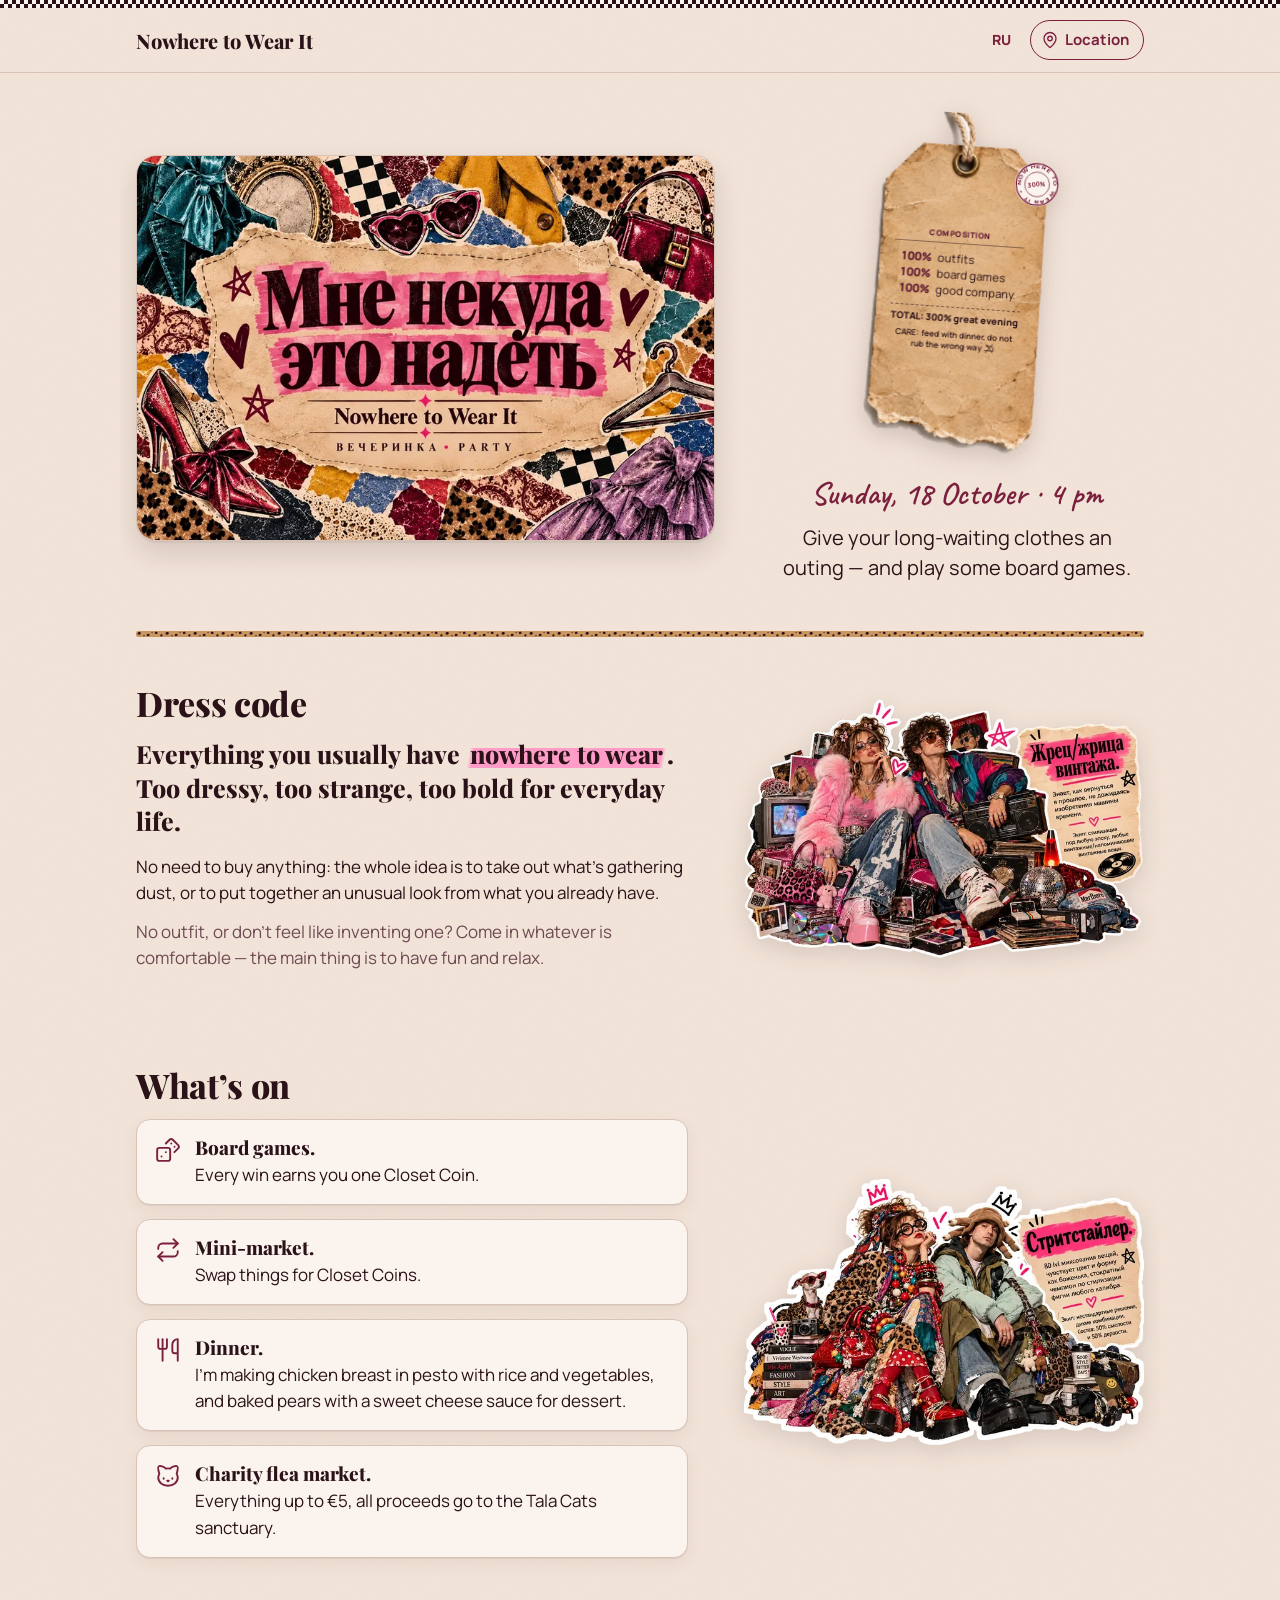
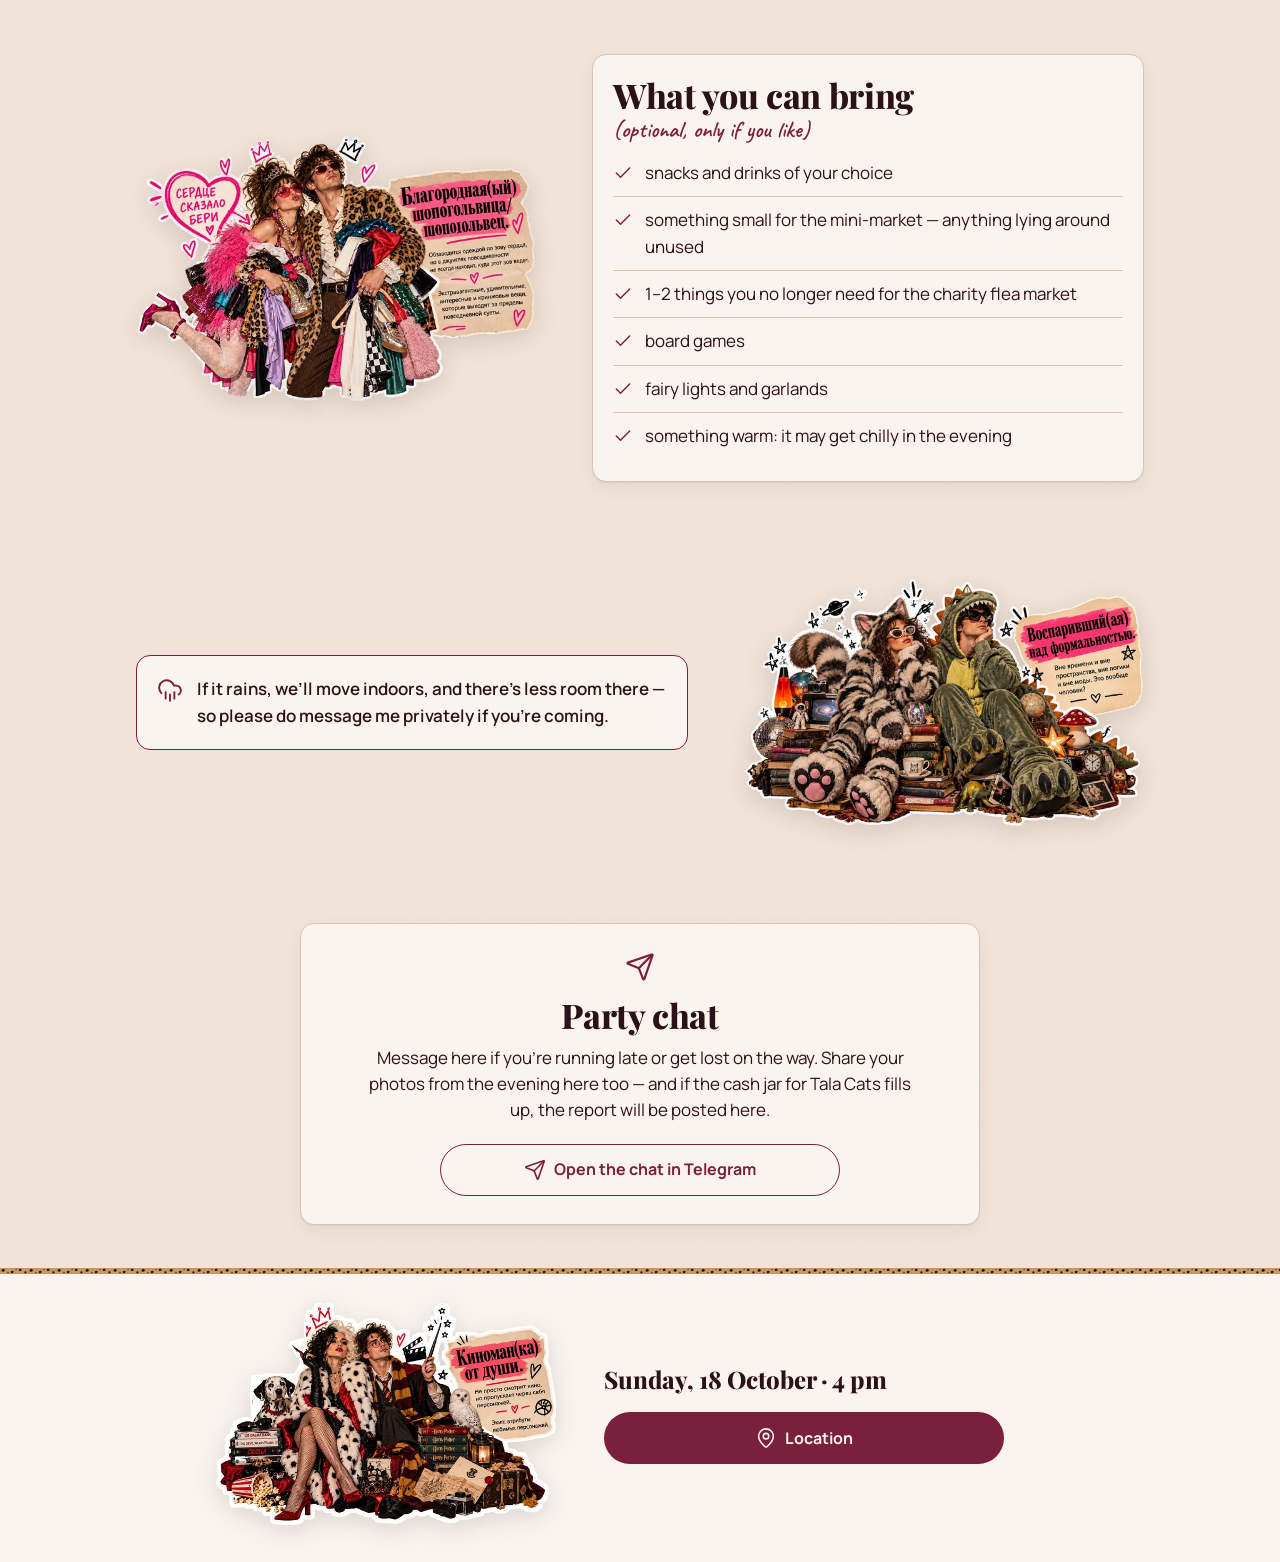
==== en/index.html @ 1412aa4b "Английская версия /en/ с переключателем RU/EN; блок «Чат вечеринки» Co-Authored-By: Claude Opus 5.5 " ====
<!doctype html>
<html lang="en">
<head>
  <meta charset="utf-8">
  <meta name="viewport" content="width=device-width, initial-scale=1">
  <title>Nowhere to Wear It</title>
  <meta name="description" content="Give your long-waiting clothes an outing — and play some board games.">
  <meta name="theme-color" content="#F4E6DA">

  <meta property="og:type" content="website">
  <meta property="og:title" content="Nowhere to Wear It">
  <meta property="og:description" content="Give your long-waiting clothes an outing — and play some board games.">
  <meta property="og:image" content="https://konyaginaan.github.io/nekuda-party/og.jpg">
  <meta property="og:image:width" content="1200">
  <meta property="og:image:height" content="630">
  <meta property="og:url" content="https://konyaginaan.github.io/nekuda-party/en/">
  <meta name="twitter:card" content="summary_large_image">
  <link rel="alternate" hreflang="ru" href="https://konyaginaan.github.io/nekuda-party/">
  <link rel="alternate" hreflang="en" href="https://konyaginaan.github.io/nekuda-party/en/">

  <link rel="preconnect" href="https://fonts.googleapis.com">
  <link rel="preconnect" href="https://fonts.gstatic.com" crossorigin>
  <link rel="stylesheet" href="https://fonts.googleapis.com/css2?family=Caveat:wght@600&family=Manrope:wght@400;600;700;800&family=Playfair+Display:wght@800;900&display=swap">
  <link rel="stylesheet" href="../style.css?v=13">
</head>
<body>

  <!-- Lucide-style icons -->
  <svg width="0" height="0" style="position:absolute" aria-hidden="true">
    <symbol id="i-pin" viewBox="0 0 24 24"><path d="M20 10c0 4.993-5.539 10.193-7.399 11.799a1 1 0 0 1-1.202 0C9.539 20.193 4 14.993 4 10a8 8 0 0 1 16 0"/><circle cx="12" cy="10" r="3"/></symbol>
    <symbol id="i-dice" viewBox="0 0 24 24"><rect width="12" height="12" x="2" y="10" rx="2"/><path d="m17.92 14 3.5-3.5a2.24 2.24 0 0 0 0-3l-5-4.92a2.24 2.24 0 0 0-3 0L10 6"/><path d="M6 18h.01"/><path d="M10 14h.01"/><path d="M15 6h.01"/><path d="M18 9h.01"/></symbol>
    <symbol id="i-swap" viewBox="0 0 24 24"><path d="m17 2 4 4-4 4"/><path d="M3 11v-1a4 4 0 0 1 4-4h14"/><path d="m7 22-4-4 4-4"/><path d="M21 13v1a4 4 0 0 1-4 4H3"/></symbol>
    <symbol id="i-dinner" viewBox="0 0 24 24"><path d="M3 2v7c0 1.1.9 2 2 2h4a2 2 0 0 0 2-2V2"/><path d="M7 2v20"/><path d="M21 15V2a5 5 0 0 0-5 5v6c0 1.1.9 2 2 2h3Zm0 0v7"/></symbol>
    <symbol id="i-cat" viewBox="0 0 24 24"><path d="M12 5c.67 0 1.35.09 2 .26 1.78-2 5.03-2.84 6.42-2.26 1.4.58-.42 7-.42 7 .57 1.07 1 2.24 1 3.44C21 17.9 16.97 21 12 21s-9-3-9-7.56c0-1.25.5-2.4 1-3.44 0 0-1.89-6.42-.5-7 1.39-.58 4.72.23 6.5 2.23A9.04 9.04 0 0 1 12 5Z"/><path d="M8 14v.5"/><path d="M16 14v.5"/><path d="M11.25 16.25h1.5L12 17l-.75-.75Z"/></symbol>
    <symbol id="i-check" viewBox="0 0 24 24"><path d="M20 6 9 17l-5-5"/></symbol>
    <symbol id="i-rain" viewBox="0 0 24 24"><path d="M4 14.899A7 7 0 1 1 15.71 8h1.79a4.5 4.5 0 0 1 2.5 8.242"/><path d="M16 14v6"/><path d="M8 14v6"/><path d="M12 16v6"/></symbol>
    <symbol id="i-send" viewBox="0 0 24 24"><path d="M14.536 21.686a.5.5 0 0 0 .937-.024l6.5-19a.496.496 0 0 0-.635-.635l-19 6.5a.5.5 0 0 0-.024.937l7.93 3.18a2 2 0 0 1 1.112 1.11z"/><path d="m21.854 2.147-10.94 10.939"/></symbol>
    <!-- Care symbol: do not iron -->
    <symbol id="i-no-iron" viewBox="0 0 24 24"><path d="M3 18h18l-1.6-6.4A4 4 0 0 0 15.5 8.5H7"/><path d="M5 8.5h5"/><path d="M5 4l14 18"/><path d="M19 4 5 22"/></symbol>
  </svg>

  <header class="site-header">
    <nav class="nav">
      <a class="nav-title" href="#top">Nowhere to Wear It</a>
      <div class="nav-actions">
        <a class="lang-switch" href="../" hreflang="ru" lang="ru" aria-label="Русская версия">RU</a>
        <a class="nav-link" href="https://maps.app.goo.gl/ikmV4wj7DfF3Gz9P6?g_st=ipc" target="_blank" rel="noopener" aria-label="Location">
          <svg class="ico" width="22" height="22" aria-hidden="true"><use href="#i-pin"/></svg><span class="nav-link-text">Location</span>
        </a>
      </div>
    </nav>
  </header>

  <main>

    <section class="hero section" id="top">
      <!-- The title is drawn on the poster; the heading stays for search and screen readers -->
      <h1 class="visually-hidden">Nowhere to Wear It</h1>
      <figure class="poster-frame">
        <picture>
          <source type="image/webp" srcset="../poster-800.webp 800w, ../poster-1200.webp 1200w" sizes="(min-width: 960px) 600px, calc(100vw - 32px)">
          <img class="poster" src="../poster.jpg" width="1200" height="800" alt="Poster of the party “Nowhere to Wear It”">
        </picture>
      </figure>
      <div class="hero-meta">
        <p class="hero-date"><time datetime="2026-10-18T16:00">Sunday, 18 October · 4 pm</time></p>
        <div class="label-wrap" id="composition">
          <svg class="stamp" viewBox="0 0 100 100" aria-hidden="true">
            <defs><path id="stamp-ring" d="M50 50 m-37 0 a37 37 0 1 1 74 0 a37 37 0 1 1 -74 0"/></defs>
            <circle cx="50" cy="50" r="47" fill="none" stroke="currentColor" stroke-width="3"/>
            <circle cx="50" cy="50" r="28" fill="none" stroke="currentColor" stroke-width="1.5"/>
            <text font-family="Manrope, sans-serif" font-weight="800" font-size="10.5" letter-spacing="1.2" fill="currentColor">
              <textPath href="#stamp-ring" textLength="225" lengthAdjust="spacingAndGlyphs">NOWHERE TO WEAR IT • </textPath>
            </text>
            <text x="50" y="55" text-anchor="middle" font-family="Manrope, sans-serif" font-weight="800" font-size="14" fill="currentColor">300%</text>
          </svg>
          <div class="label">
            <p class="label-title">COMPOSITION</p>
            <table class="label-table">
              <tbody>
                <tr><td class="label-pct">100%</td><td class="label-item">outfits</td></tr>
                <tr><td class="label-pct">100%</td><td class="label-item">board games</td></tr>
                <tr><td class="label-pct">100%</td><td class="label-item">good company</td></tr>
              </tbody>
            </table>
            <p class="label-total">TOTAL: 300% great evening</p>
            <!-- Can be shortened to “CARE: feed with dinner” by removing the span -->
            <p class="label-care">CARE: feed with dinner<span class="label-care-extra">, do not rub the wrong way <svg class="care-ico" width="14" height="14" aria-hidden="true"><use href="#i-no-iron"/></svg></span></p>
          </div>
        </div>
        <div class="hero-text">
          <p class="hero-lead">Give your long-waiting clothes an outing — and play some board games.</p>
        </div>
      </div>
    </section>

    <div class="ribbon" aria-hidden="true"></div>

    <section class="section has-sticker sticker-right" id="dress-code">
      <div class="section-body">
        <h2>Dress code</h2>
        <p class="dress-main">Everything you usually have <span class="marker">nowhere to wear</span>. Too dressy, too strange, too bold for everyday life.</p>
        <p>No need to buy anything: the whole idea is to take out what’s gathering dust, or to put together an unusual look from what you already have.</p>
        <p class="muted">No outfit, or don’t feel like inventing one? Come in whatever is comfortable — the main thing is to have fun and relax.</p>
      </div>
      <figure class="sticker">
        <a href="../img/vintage-1100.webp" target="_blank" rel="noopener"><img src="../img/vintage-640.webp" srcset="../img/vintage-640.webp 640w, ../img/vintage-1100.webp 1100w" sizes="(min-width: 960px) 400px, calc(100vw - 32px)" width="1533" height="1001" loading="lazy" decoding="async" alt="Sticker “Vintage Priest(ess)”: “Knows how to travel back in time without waiting for the time machine to be invented. Gear: styling from any era, anything vintage or vintage-looking.” A couple in a pink fur coat, rhinestone jeans and a bright windbreaker among records, cassettes and a disco ball."></a>
      </figure>
    </section>

    <section class="section has-sticker sticker-right" id="program">
      <div class="section-body">
        <h2>What’s on</h2>
        <ul class="program-list">
          <li><svg class="ico" width="22" height="22" aria-hidden="true"><use href="#i-dice"/></svg><p><strong>Board games.</strong> Every win earns you one Closet Coin.</p></li>
          <li><svg class="ico" width="22" height="22" aria-hidden="true"><use href="#i-swap"/></svg><p><strong>Mini-market.</strong> Swap things for Closet Coins.</p></li>
          <li><svg class="ico" width="22" height="22" aria-hidden="true"><use href="#i-dinner"/></svg><p><strong>Dinner.</strong> I’m making chicken breast in pesto with rice and vegetables, and baked pears with a sweet cheese sauce for dessert.</p></li>
          <li><svg class="ico" width="22" height="22" aria-hidden="true"><use href="#i-cat"/></svg><p><strong>Charity flea market.</strong> Everything up to €5, all proceeds go to the Tala Cats sanctuary.</p></li>
        </ul>
      </div>
      <figure class="sticker">
        <a href="../img/street-1100.webp" target="_blank" rel="noopener"><img src="../img/street-640.webp" srcset="../img/street-640.webp 640w, ../img/street-1100.webp 1100w" sizes="(min-width: 960px) 400px, calc(100vw - 32px)" width="1536" height="1024" loading="lazy" decoding="async" alt="Sticker “Streetstyler”: “Level-80 mixing, feels colour and shape like a deity, hundred-time champion at styling any kind of nonsense. Gear: unconventional choices, wild combos. Composition: 50% courage and 50% cheek.” A couple in leopard print, beads, platforms and a plush hat."></a>
      </figure>
    </section>

    <section class="section has-sticker sticker-left" id="bring">
      <div class="section-body">
        <div class="panel">
          <h2>What you can bring</h2>
          <p class="note">(optional, only if you like)</p>
          <ul class="bring-list">
            <li><svg class="ico" width="22" height="22" aria-hidden="true"><use href="#i-check"/></svg>snacks and drinks of your choice</li>
            <li><svg class="ico" width="22" height="22" aria-hidden="true"><use href="#i-check"/></svg>something small for the mini-market — anything lying around unused</li>
            <li><svg class="ico" width="22" height="22" aria-hidden="true"><use href="#i-check"/></svg>1–2 things you no longer need for the charity flea market</li>
            <li><svg class="ico" width="22" height="22" aria-hidden="true"><use href="#i-check"/></svg>board games</li>
            <li><svg class="ico" width="22" height="22" aria-hidden="true"><use href="#i-check"/></svg>fairy lights and garlands</li>
            <li><svg class="ico" width="22" height="22" aria-hidden="true"><use href="#i-check"/></svg>something warm: it may get chilly in the evening</li>
          </ul>
        </div>
      </div>
      <figure class="sticker">
        <a href="../img/shopaholic-1100.webp" target="_blank" rel="noopener"><img src="../img/shopaholic-640.webp" srcset="../img/shopaholic-640.webp 640w, ../img/shopaholic-1100.webp 1100w" sizes="(min-width: 960px) 400px, calc(100vw - 32px)" width="1521" height="1014" loading="lazy" decoding="async" alt="Sticker “Noble Shopaholic” with the note “My heart said: take it”: “Buys clothes at the call of the heart, but in the jungle of everyday life doesn’t always find where that call leads. Extravagant, surprising, intriguing and cringe-worthy things that go beyond the everyday bustle.” A couple carrying armfuls of outfits."></a>
      </figure>
    </section>

    <section class="section has-sticker sticker-right" id="rsvp">
      <div class="section-body important">
        <svg class="ico" width="22" height="22" aria-hidden="true"><use href="#i-rain"/></svg>
        <p>If it rains, we’ll move indoors, and there’s less room there — so please do message me privately if you’re coming.</p>
      </div>
      <figure class="sticker">
        <a href="../img/dreamer-1100.webp" target="_blank" rel="noopener"><img src="../img/dreamer-640.webp" srcset="../img/dreamer-640.webp 640w, ../img/dreamer-1100.webp 1100w" sizes="(min-width: 960px) 400px, calc(100vw - 32px)" width="1521" height="947" loading="lazy" decoding="async" alt="Sticker “Risen Above Formality”: “Beyond time and space, beyond logic and beyond fashion. Is this even a human?” A couple in fluffy cat and dinosaur onesies among books, a lava lamp and globes."></a>
      </figure>
    </section>

    <section class="section" id="chat">
      <div class="panel chat">
        <svg class="ico chat-ico" width="22" height="22" aria-hidden="true"><use href="#i-send"/></svg>
        <h2>Party chat</h2>
        <p>Message here if you’re running late or get lost on the way. Share your photos from the evening here too — and if the cash jar for Tala Cats fills up, the report will be posted here.</p>
        <a class="button button-ghost" href="https://t.me/+cjcUs2wXB2kzOTMy" target="_blank" rel="noopener">
          <svg class="ico" width="22" height="22" aria-hidden="true"><use href="#i-send"/></svg>Open the chat in Telegram
        </a>
      </div>
    </section>

  </main>

  <footer class="site-footer">
    <div class="footer-inner">
      <figure class="sticker footer-sticker">
        <a href="../img/cinema-1100.webp" target="_blank" rel="noopener"><img src="../img/cinema-640.webp" srcset="../img/cinema-640.webp 640w, ../img/cinema-1100.webp 1100w" sizes="(min-width: 760px) 340px, calc(100vw - 32px)" width="1536" height="1014" loading="lazy" decoding="async" alt="Sticker “Film Buff at Heart”: “Doesn’t just watch films — lives through the characters. Gear: accessories of favourite characters.” A couple dressed as Cruella and Harry Potter with a Dalmatian and an owl."></a>
      </figure>
      <div class="footer-cta">
      <p class="footer-date"><time datetime="2026-10-18T16:00">Sunday, 18 October · 4 pm</time></p>
      <a class="button" href="https://maps.app.goo.gl/ikmV4wj7DfF3Gz9P6?g_st=ipc" target="_blank" rel="noopener">
        <svg class="ico" width="22" height="22" aria-hidden="true"><use href="#i-pin"/></svg>Location
      </a>
      </div>
    </div>
  </footer>

</body>
</html>
---- style.css ----
/* «Мне некуда это надеть» — сайт-анонс.
 * Визуальный слой повторяет мини-приложение (nekuda/public/style.css):
 * 80% тишины (тёплая бумага), 15% бордо и маркера, 5% хулиганства.
 * На экране — не больше одного маркера и двух рукописных строк. */

:root {
  --paper: #f4e6da;
  --paper-2: #fbf4ee;
  --ink: #2b1218;
  --ink-soft: #6e4a52;
  --wine: #7a1f3d;
  --wine-dark: #5a1430;
  --hot: #ff2e88;
  --hot-soft: #ff9cc8;
  --line: #d9c3b6;

  --display: "Playfair Display", Georgia, serif;
  --body: "Manrope", system-ui, -apple-system, sans-serif;
  --hand: "Caveat", "Comic Sans MS", cursive;

  --radius: 14px;
  --shadow: 0 1px 0 rgba(43, 18, 24, 0.06), 0 6px 18px rgba(43, 18, 24, 0.06);
  --header: 64px;

  --grain: url("data:image/svg+xml,%3Csvg xmlns='http://www.w3.org/2000/svg' width='160' height='160'%3E%3Cfilter id='n'%3E%3CfeTurbulence type='fractalNoise' baseFrequency='.9' numOctaves='3' stitchTiles='stitch'/%3E%3CfeColorMatrix values='0 0 0 0 .17 0 0 0 0 .07 0 0 0 0 .09 0 0 0 .04 0'/%3E%3C/filter%3E%3Crect width='160' height='160' filter='url(%23n)'/%3E%3C/svg%3E");
  --checker: repeating-conic-gradient(var(--ink) 0 25%, var(--paper-2) 0 50%) 0 0 / 8px 8px;
  --leopard: url("data:image/svg+xml,%3Csvg xmlns='http://www.w3.org/2000/svg' width='28' height='6' viewBox='0 0 28 6'%3E%3Crect width='28' height='6' fill='%23c9965f'/%3E%3Cpath d='M2 1.5c1-.8 2.6-.5 2.8.6.2 1-.9 1.9-2 1.7S1 2.4 2 1.5zM11 3.2c.9-.9 2.4-.7 2.6.3.2.9-.7 1.8-1.8 1.7-1-.1-1.6-1.1-.8-2zM19.5.8c1.1-.4 2.2.2 2.1 1.1-.1.8-1.3 1.3-2.2 1-.8-.3-.8-1.7.1-2.1zM24.6 3.6c.8-.5 1.9-.2 2 .6.1.7-.8 1.4-1.6 1.2-.7-.2-1-1.2-.4-1.8z' fill='%232b1218'/%3E%3Cpath d='M7.5 4.2c.6-.3 1.3 0 1.3.5s-.7.8-1.2.6c-.5-.2-.6-.8-.1-1.1zM15.8.9c.5-.2 1.1.1 1 .6-.1.4-.7.6-1.1.4-.4-.2-.4-.8.1-1z' fill='%235a1430'/%3E%3C/svg%3E") 0 0 / 28px 6px repeat-x;
}

*, *::before, *::after { box-sizing: border-box; }

html {
  -webkit-text-size-adjust: 100%;
  scroll-behavior: smooth;
}

@media (prefers-reduced-motion: reduce) {
  html { scroll-behavior: auto; }
}

body {
  margin: 0;
  overflow-x: hidden;
  background: var(--grain), var(--paper);
  color: var(--ink);
  font: 400 17px/1.55 var(--body);
  overflow-wrap: break-word;
  -webkit-tap-highlight-color: transparent;
}

/* Клетчатая лента по верху экрана. */
body::before {
  content: "";
  position: fixed;
  top: 0;
  left: 0;
  right: 0;
  height: 8px;
  background: var(--checker);
  z-index: 40;
}

a { color: var(--wine); }

:focus-visible {
  outline: 2px solid var(--hot);
  outline-offset: 2px;
}

img { max-width: 100%; height: auto; display: block; }

.visually-hidden {
  position: absolute;
  width: 1px;
  height: 1px;
  margin: -1px;
  padding: 0;
  overflow: hidden;
  clip: rect(0 0 0 0);
  white-space: nowrap;
  border: 0;
}

.ico {
  width: 22px;
  height: 22px;
  flex: none;
  fill: none;
  stroke: currentColor;
  stroke-width: 1.75;
  stroke-linecap: round;
  stroke-linejoin: round;
  color: var(--wine);
}

/* ── Типографика ─────────────────────────────────────────── */

h1, h2 {
  font-family: var(--display);
  font-weight: 800;
  letter-spacing: -0.01em;
  margin: 0 0 14px;
}

h2 {
  font-size: 30px;
  line-height: 1.1;
}

p { margin: 0 0 12px; }
p:last-child { margin-bottom: 0; }

.muted { color: var(--ink-soft); }

/* Полоса маркера под главным словом — одна на экран. */
.marker {
  background: linear-gradient(100deg, transparent 2%, var(--hot-soft) 4%, var(--hot-soft) 96%, transparent 98%);
  background-size: 100% 62%;
  background-position: 0 85%;
  background-repeat: no-repeat;
  padding: 0 0.15em;
  -webkit-box-decoration-break: clone;
  box-decoration-break: clone;
}

/* ── Шапка ───────────────────────────────────────────────── */

.site-header {
  position: sticky;
  top: 8px;
  z-index: 30;
  margin-top: 8px;
  background: var(--grain), var(--paper);
  border-bottom: 1px solid var(--line);
}

.nav {
  max-width: 1040px;
  margin: 0 auto;
  padding: 0 16px;
  height: 56px;
  display: flex;
  justify-content: space-between;
  align-items: center;
  gap: 12px;
}

.nav-title {
  min-width: 0;
  font: 800 17px/1.15 var(--display);
  color: var(--ink);
  text-decoration: none;
}

.nav-link {
  flex: none;
  display: inline-flex;
  align-items: center;
  gap: 6px;
  min-height: 40px;
  padding: 0 14px 0 10px;
  border: 1.5px solid var(--wine);
  border-radius: 999px;
  color: var(--wine);
  font-weight: 700;
  font-size: 15px;
  text-decoration: none;
}

.nav-link .ico { width: 18px; height: 18px; }

.nav-actions {
  flex: none;
  display: flex;
  align-items: center;
  gap: 8px;
}

/* Переключатель языка: тихий, без рамки */
.lang-switch {
  display: inline-grid;
  place-items: center;
  min-width: 40px;
  min-height: 40px;
  border-radius: 999px;
  color: var(--wine);
  font-weight: 800;
  font-size: 14px;
  letter-spacing: 0.06em;
  text-decoration: none;
}

.lang-switch:hover { background: var(--paper-2); }

/* На узком экране у «Локации» остаётся только значок */
@media (max-width: 399px) {
  .nav-link { padding: 0; width: 40px; justify-content: center; }
  .nav-link-text { display: none; }
}

/* ── Колонка и разделы ───────────────────────────────────── */

main {
  max-width: 1040px;
  /* Повёрнутая бирка не должна давать прокрутку вбок */
  overflow-x: clip;
  margin: 0 auto;
  padding: 0 16px;
}

.section {
  padding: 28px 0;
  /* Клетчатая лента + шапка не закрывают заголовок при переходе по якорю */
  scroll-margin-top: calc(8px + var(--header));
}

.panel {
  background: var(--paper-2);
  border: 1px solid var(--line);
  border-radius: var(--radius);
  box-shadow: var(--shadow);
  padding: 22px 20px;
}

/* ── Первый экран ────────────────────────────────────────── */

.hero { padding-top: 20px; padding-bottom: 32px; }

.poster-frame {
  margin: 0 0 22px;
  border-radius: var(--radius);
  overflow: hidden;
  border: 1px solid var(--line);
  box-shadow: 0 2px 0 rgba(43, 18, 24, 0.05), 0 12px 28px rgba(43, 18, 24, 0.14);
  background: var(--paper-2);
}

.poster { width: 100%; aspect-ratio: 3 / 2; object-fit: cover; }

.hero-date {
  font: 600 clamp(25px, 7.3vw, 32px)/1.1 var(--hand);
  color: var(--wine);
  margin-bottom: 10px;
}

.hero-lead {
  font-size: 19px;
  line-height: 1.5;
}

/* Под афишей: бирка висит с её нижнего края, текст обтекает слева. */
.hero-meta::after { content: ""; display: block; clear: both; }

.hero-meta .label-wrap {
  float: right;
  width: 140px;
  margin: -6px 4px 0 14px;
  transform: rotate(4deg);
}

/* Леопардовая лента — разделитель. */
.ribbon {
  height: 6px;
  background: var(--leopard);
  border-radius: 2px;
}

/* ── Дресс-код ───────────────────────────────────────────── */

.dress-main {
  font: 800 22px/1.35 var(--display);
  margin-bottom: 16px;
}

/* ── Состав: маленькая бумажная бирка у афиши (img/tag-760.webp), текст поверх.
 * Все размеры внутри — от ширины бирки (cqw), чтобы она масштабировалась целиком. */

.label-wrap {
  position: relative;
  container-type: inline-size;
  filter: drop-shadow(0 6px 12px rgba(43, 18, 24, 0.18));
}

.label {
  /* Пропорции картинки: 748 × 1484 */
  aspect-ratio: 748 / 1484;
  background: url("img/tag-760.webp") center / 100% 100% no-repeat;
  /* Сверху — люверс и верёвочка, снизу — рваный край */
  padding: 34% 12% 24%;
  display: flex;
  flex-direction: column;
  justify-content: center;
  color: var(--ink);
  font-size: 6.7cqw;
  line-height: 1.3;
  text-align: left;
  font-variant-numeric: tabular-nums;
}

.label p { margin: 0; }

.label-title {
  font-weight: 800;
  font-size: 0.68em;
  letter-spacing: 0.06em;
  color: var(--wine-dark);
  text-align: center;
  padding-bottom: 0.6em;
  margin-bottom: 0.9em !important;
  border-bottom: 1px solid rgba(43, 18, 24, 0.45);
  white-space: nowrap;
}

.label-table {
  border-collapse: collapse;
  margin: 0 auto 0.7em;
}

.label-table td { padding: 0.05em 0; }

.label-table .label-pct {
  text-align: right;
  padding-right: 0.55em;
  font-weight: 800;
  color: var(--wine-dark);
}

.label-total {
  border-top: 1px dashed rgba(43, 18, 24, 0.55);
  padding-top: 0.5em;
  text-align: center;
  font-weight: 800;
  font-size: 0.82em;
}

.label-care {
  margin-top: 0.6em !important;
  text-align: center;
  font-size: 0.71em;
  font-weight: 600;
}

.care-ico {
  width: 1.4em;
  height: 1.4em;
  vertical-align: -0.3em;
  fill: none;
  stroke: var(--ink);
  stroke-width: 1.5;
  stroke-linecap: round;
  stroke-linejoin: round;
}

/* Штамп — снаружи бирки, иначе рваный край его обрежет. */
.stamp {
  position: absolute;
  top: 13%;
  right: -6%;
  width: 26%;
  height: auto;
  aspect-ratio: 1;
  color: var(--wine);
  background: var(--paper-2);
  border-radius: 50%;
  transform: rotate(-8deg);
  z-index: 2;
}

/* ── Наклейки-персонажи: рядом с текстовыми блоками ───────
 * На телефоне — под блоком во всю ширину колонки, на широком экране —
 * сбоку от него, попеременно справа и слева. */

.sticker {
  margin: 24px 0 0;
  filter: drop-shadow(0 6px 12px rgba(43, 18, 24, 0.14));
}

.sticker a { display: block; }
.sticker img { width: 100%; height: auto; }

/* ── Что будет ───────────────────────────────────────────── */

.program-list,
.bring-list {
  list-style: none;
  margin: 0;
  padding: 0;
}

.program-list li {
  display: flex;
  gap: 14px;
  align-items: flex-start;
  background: var(--paper-2);
  border: 1px solid var(--line);
  border-radius: var(--radius);
  box-shadow: var(--shadow);
  padding: 16px 18px;
  margin-bottom: 12px;
}

.program-list .ico {
  width: 26px;
  height: 26px;
  margin-top: 1px;
}

.program-list p { margin: 0; }

.program-list strong {
  display: block;
  font: 800 19px/1.25 var(--display);
  margin-bottom: 2px;
}

/* ── Что принести ────────────────────────────────────────── */

#bring h2 { margin-bottom: 0; }

.note {
  font: 600 23px/1.2 var(--hand);
  color: var(--wine);
  margin: 2px 0 16px;
}

.bring-list li {
  display: flex;
  gap: 12px;
  align-items: flex-start;
  padding: 10px 0;
  border-top: 1px solid var(--line);
}

.bring-list li:first-child { border-top: 0; padding-top: 0; }
.bring-list .ico { width: 20px; height: 20px; margin-top: 3px; }

/* ── Важно ───────────────────────────────────────────────── */

.important {
  display: flex;
  gap: 14px;
  align-items: flex-start;
  padding: 20px;
  border: 1.5px solid var(--wine);
  border-radius: var(--radius);
  background: var(--paper-2);
  font-weight: 600;
}

.important .ico { width: 26px; height: 26px; margin-top: 1px; }

/* ── Чат ─────────────────────────────────────────────────── */

.chat { text-align: center; padding: 28px 22px; }
.chat h2 { margin-bottom: 10px; }
.chat p { margin: 0 auto 20px; max-width: 32em; }
.chat-ico { width: 30px; height: 30px; margin-bottom: 8px; }

/* ── Подвал ──────────────────────────────────────────────── */

.site-footer {
  position: relative;
  background: var(--paper-2);
  border-top: 1px solid var(--line);
}

.site-footer::before {
  content: "";
  position: absolute;
  top: -6px;
  left: 0;
  right: 0;
  height: 6px;
  background: var(--leopard);
}

.footer-inner {
  max-width: 640px;
  margin: 0 auto;
  padding: 28px 16px calc(36px + env(safe-area-inset-bottom));
  text-align: center;
}

.footer-sticker { max-width: 340px; margin: 0 auto 18px; }

.footer-date {
  font: 800 clamp(18px, 5.4vw, 24px)/1.25 var(--display);
  margin-bottom: 18px;
}

/* Главная кнопка */
.button {
  display: inline-flex;
  align-items: center;
  justify-content: center;
  gap: 8px;
  width: 100%;
  max-width: 400px;
  min-height: 52px;
  padding: 10px 24px;
  border-radius: 999px;
  background: var(--wine);
  color: var(--paper-2);
  font-weight: 700;
  font-size: 16px;
  text-decoration: none;
  transition: transform 0.09s, background-color 0.09s;
}

.button .ico { color: var(--paper-2); }

/* Вторая кнопка — контурная */
.button-ghost {
  background: transparent;
  color: var(--wine);
  border: 1.5px solid var(--wine);
}
.button-ghost .ico { color: var(--wine); }
.button-ghost:hover { background: var(--paper); }
.footer-cta .button + .button { margin-top: 10px; }

.button:hover { background: var(--wine-dark); }
.button:active { transform: translateY(1px) scale(0.98); }

/* Текстовые разделы держат колонку для чтения; афиша шире. */
.section { max-width: 680px; margin: 0 auto; }
.hero { max-width: none; }
#rsvp { padding-bottom: 48px; }

@media (min-width: 560px) {
  h2 { font-size: 34px; }
  .dress-main { font-size: 25px; }
}

@media (min-width: 760px) {
  .nav { height: 64px; }
  .nav-title { font-size: 20px; }
  .hero { padding-top: 32px; }
  .hero-meta { max-width: 640px; margin: 0 auto; }
  .hero-meta .label-wrap { width: 170px; }

  .footer-inner {
    max-width: 880px;
    display: flex;
    align-items: center;
    gap: 48px;
    text-align: left;
  }
  .footer-sticker { flex: 0 0 340px; margin: -40px 0 0; }
  .footer-cta { flex: 1; }
  .poster-frame { border-radius: 20px; margin-bottom: 28px; }
  .hero-lead { font-size: 21px; }

  .program-list {
    display: grid;
    grid-template-columns: 1fr 1fr;
    gap: 14px;
  }
  .program-list li { margin: 0; }
}

@media (min-width: 960px) {
  .section { padding: 48px 0; }

  /* Первый экран: афиша слева, справа бирка, дата и подзаголовок */
  .hero {
    display: grid;
    grid-template-columns: minmax(0, 1.55fr) minmax(0, 1fr);
    gap: 56px;
    align-items: center;
    padding-top: 40px;
    padding-bottom: 48px;
  }
  .poster-frame { margin: 0; }
  .hero-meta {
    max-width: none;
    margin: 0;
    text-align: center;
    display: flex;
    flex-direction: column;
  }
  .hero-meta .label-wrap { order: -1; }
  .hero-meta .label-wrap {
    float: none;
    width: 170px;
    margin: 0 auto 26px;
  }
  .hero-date { font-size: 32px; margin-bottom: 12px; }
  .hero-lead { font-size: 20px; }

  /* Блок и наклейка — в две колонки, наклейка по центру высоты блока */
  .has-sticker {
    max-width: none;
    display: grid;
    grid-template-columns: minmax(0, 1fr) 400px;
    gap: 56px;
    align-items: center;
  }
  .has-sticker.sticker-left { grid-template-columns: 400px minmax(0, 1fr); }
  .has-sticker.sticker-left .sticker { order: -1; }
  .sticker { margin: 0; }

  .sticker img { transition: transform 0.2s ease; }
  .sticker a:hover img { transform: scale(1.03); }

  /* Рядом с наклейкой программа в одну колонку */
  .program-list { grid-template-columns: 1fr; }

}
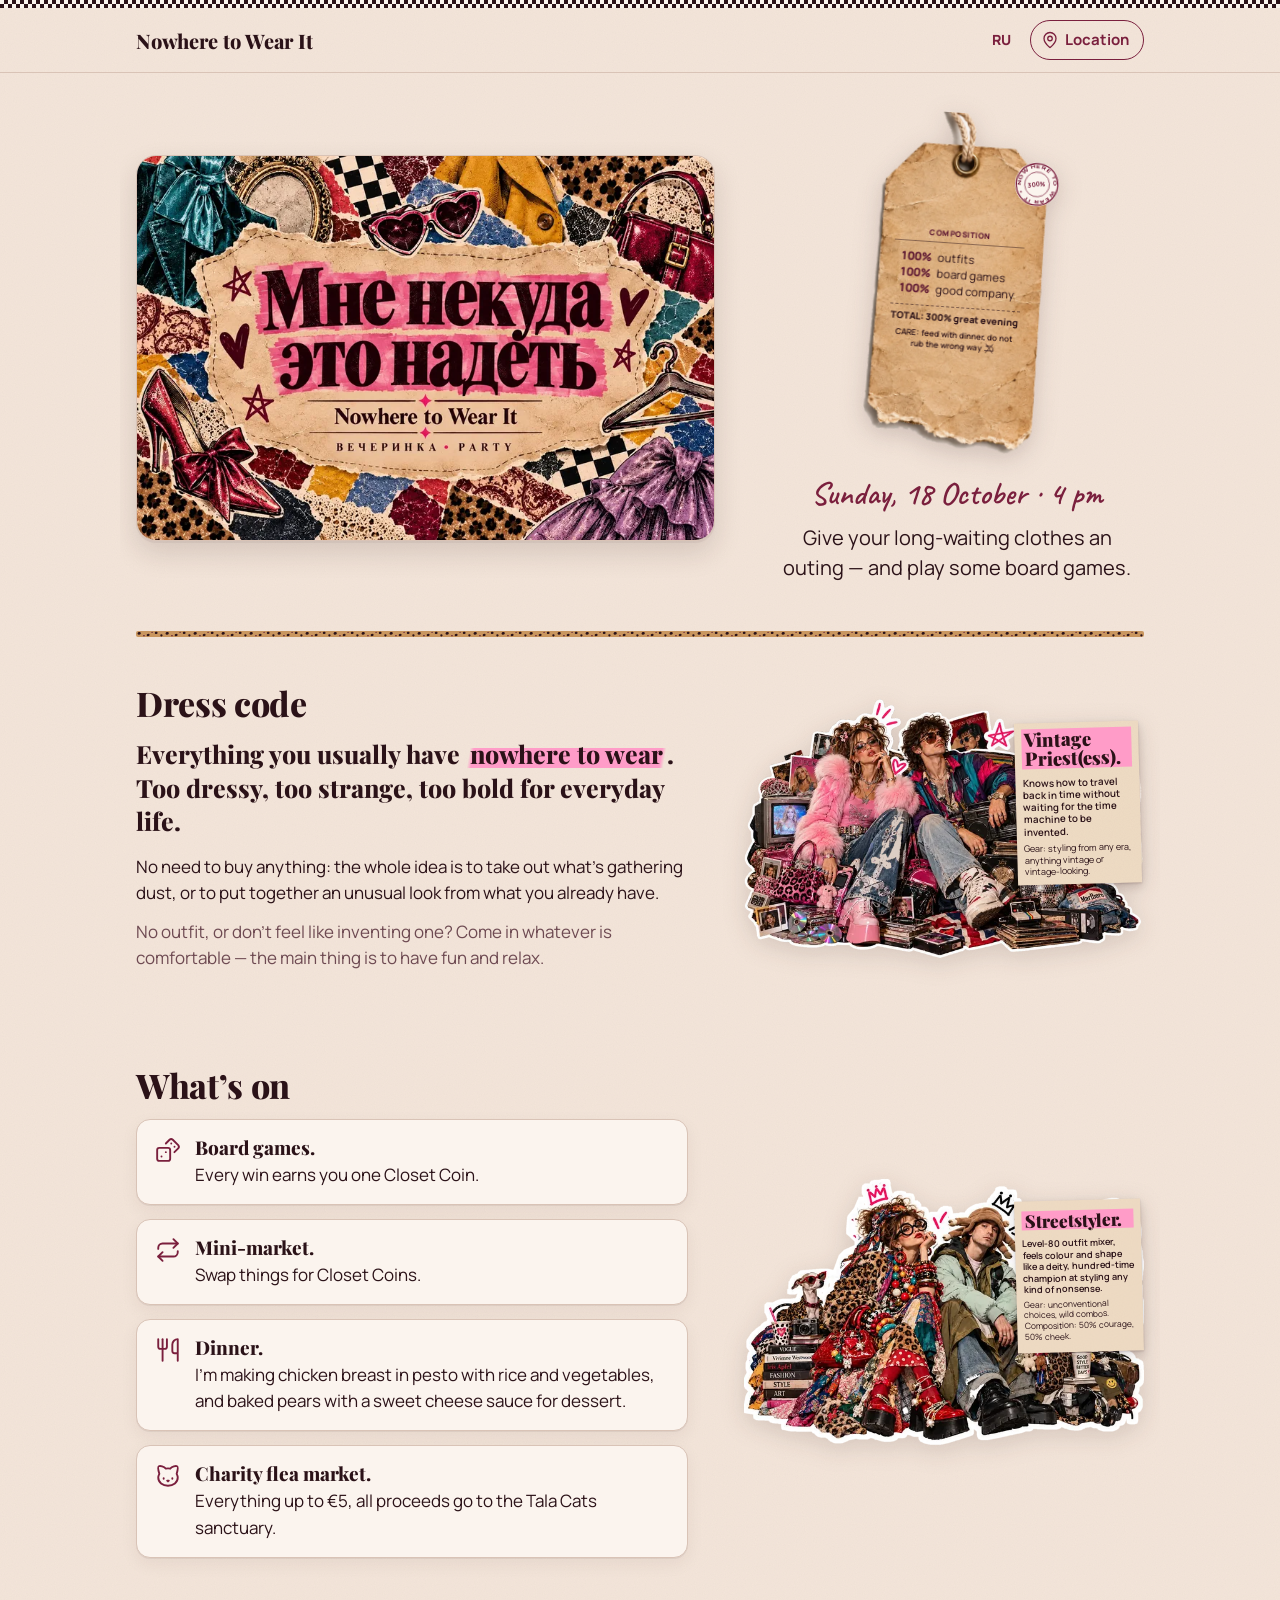
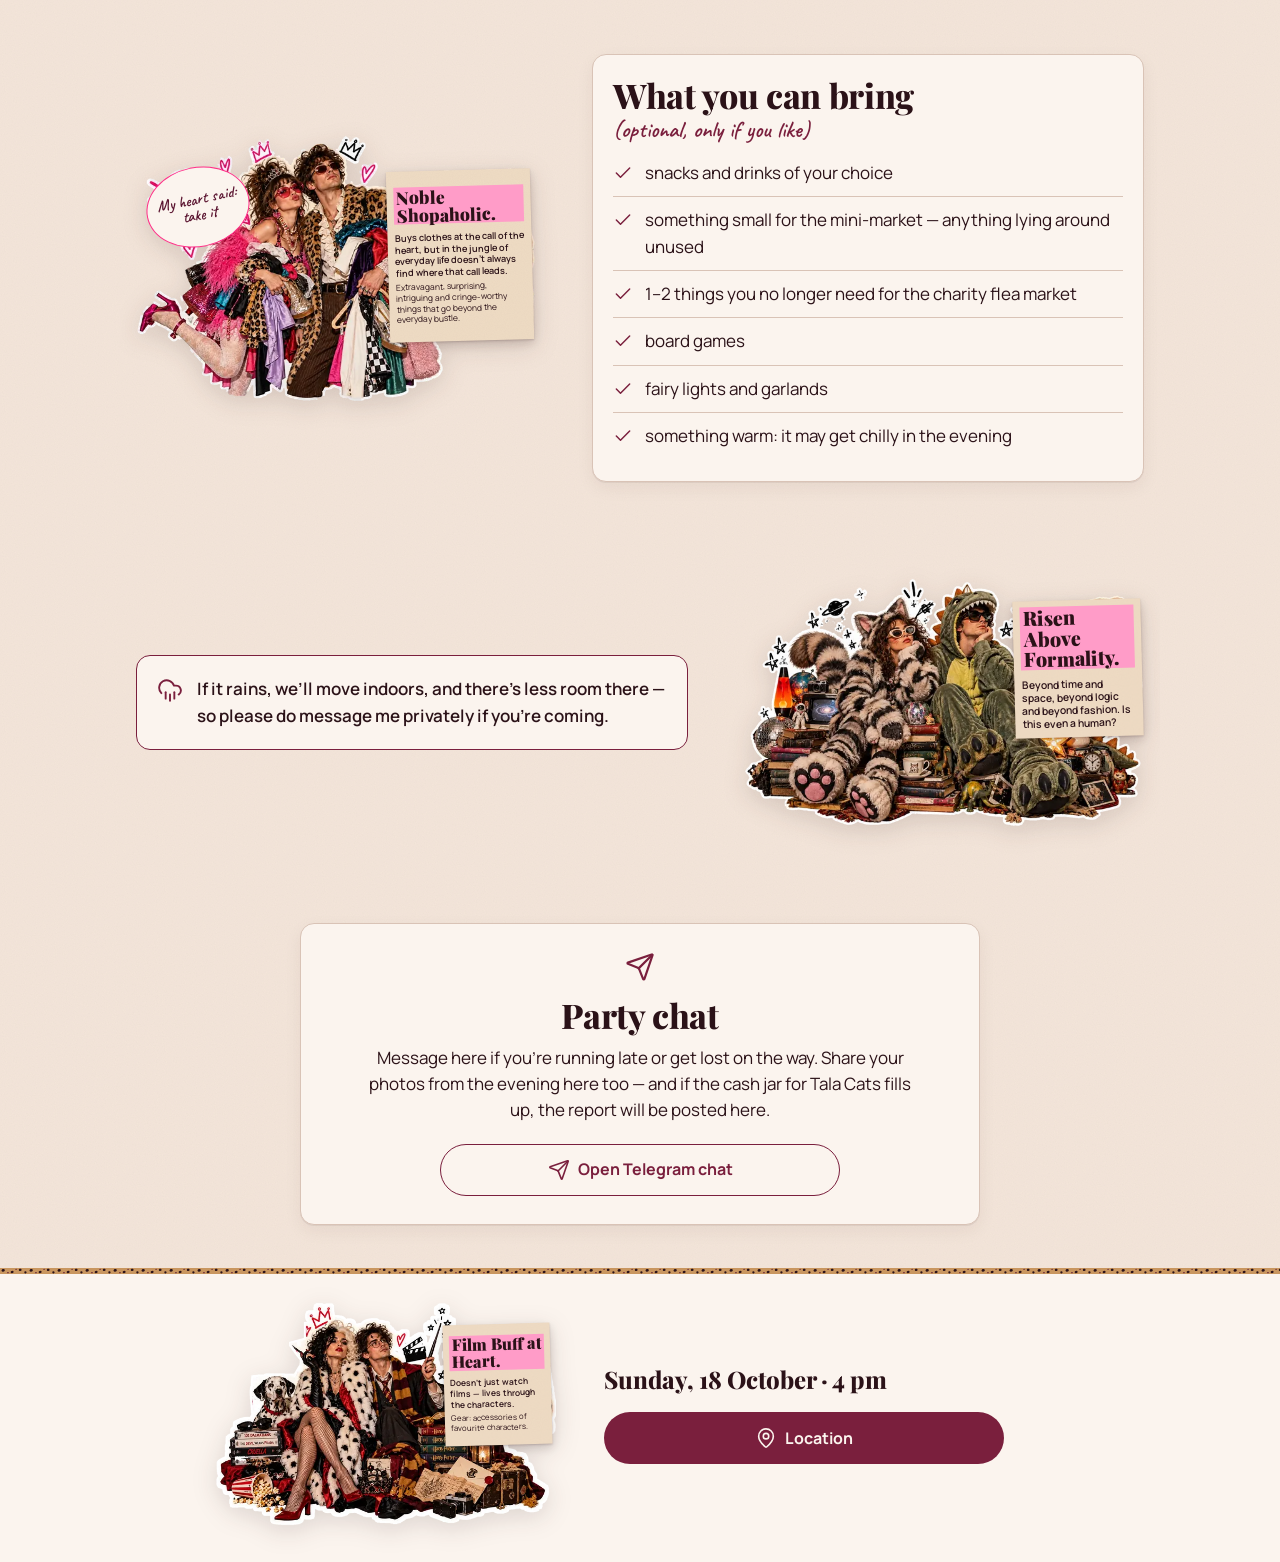
==== commit 4687bc30: "EN: английские записки поверх русских плашек на наклейках Co-Authored-By: Claude Opus 5.5 <noreply@a" ====
--- a/en/index.html
+++ b/en/index.html
@@ -21,7 +21,7 @@
   <link rel="preconnect" href="https://fonts.googleapis.com">
   <link rel="preconnect" href="https://fonts.gstatic.com" crossorigin>
   <link rel="stylesheet" href="https://fonts.googleapis.com/css2?family=Caveat:wght@600&family=Manrope:wght@400;600;700;800&family=Playfair+Display:wght@800;900&display=swap">
-  <link rel="stylesheet" href="../style.css?v=13">
+  <link rel="stylesheet" href="../style.css?v=15">
 </head>
 <body>
 
@@ -63,7 +63,6 @@
         </picture>
       </figure>
       <div class="hero-meta">
-        <p class="hero-date"><time datetime="2026-10-18T16:00">Sunday, 18 October · 4 pm</time></p>
         <div class="label-wrap" id="composition">
           <svg class="stamp" viewBox="0 0 100 100" aria-hidden="true">
             <defs><path id="stamp-ring" d="M50 50 m-37 0 a37 37 0 1 1 74 0 a37 37 0 1 1 -74 0"/></defs>
@@ -89,6 +88,7 @@
           </div>
         </div>
         <div class="hero-text">
+          <p class="hero-date"><time datetime="2026-10-18T16:00">Sunday, 18 October · 4 pm</time></p>
           <p class="hero-lead">Give your long-waiting clothes an outing — and play some board games.</p>
         </div>
       </div>
@@ -104,7 +104,12 @@
         <p class="muted">No outfit, or don’t feel like inventing one? Come in whatever is comfortable — the main thing is to have fun and relax.</p>
       </div>
       <figure class="sticker">
-        <a href="../img/vintage-1100.webp" target="_blank" rel="noopener"><img src="../img/vintage-640.webp" srcset="../img/vintage-640.webp 640w, ../img/vintage-1100.webp 1100w" sizes="(min-width: 960px) 400px, calc(100vw - 32px)" width="1533" height="1001" loading="lazy" decoding="async" alt="Sticker “Vintage Priest(ess)”: “Knows how to travel back in time without waiting for the time machine to be invented. Gear: styling from any era, anything vintage or vintage-looking.” A couple in a pink fur coat, rhinestone jeans and a bright windbreaker among records, cassettes and a disco ball."></a>
+        <img src="../img/vintage-640.webp" srcset="../img/vintage-640.webp 640w, ../img/vintage-1100.webp 1100w" sizes="(min-width: 960px) 400px, calc(100vw - 32px)" width="1533" height="1001" loading="lazy" decoding="async" alt="Sticker “Vintage Priest(ess)”: “Knows how to travel back in time without waiting for the time machine to be invented. Gear: styling from any era, anything vintage or vintage-looking.” A couple in a pink fur coat, rhinestone jeans and a bright windbreaker among records, cassettes and a disco ball.">
+        <div class="sticker-note" aria-hidden="true" style="--x:68%;--y:9%;--w:31%;--h:61%;--fs:2.45cqw">
+          <span class="sticker-note-title">Vintage Priest(ess).</span>
+          <span class="sticker-note-text">Knows how to travel back in time without waiting for the time machine to be invented.</span>
+          <span class="sticker-note-gear">Gear: styling from any era, anything vintage or vintage-looking.</span>
+        </div>
       </figure>
     </section>
 
@@ -119,7 +124,12 @@
         </ul>
       </div>
       <figure class="sticker">
-        <a href="../img/street-1100.webp" target="_blank" rel="noopener"><img src="../img/street-640.webp" srcset="../img/street-640.webp 640w, ../img/street-1100.webp 1100w" sizes="(min-width: 960px) 400px, calc(100vw - 32px)" width="1536" height="1024" loading="lazy" decoding="async" alt="Sticker “Streetstyler”: “Level-80 mixing, feels colour and shape like a deity, hundred-time champion at styling any kind of nonsense. Gear: unconventional choices, wild combos. Composition: 50% courage and 50% cheek.” A couple in leopard print, beads, platforms and a plush hat."></a>
+        <img src="../img/street-640.webp" srcset="../img/street-640.webp 640w, ../img/street-1100.webp 1100w" sizes="(min-width: 960px) 400px, calc(100vw - 32px)" width="1536" height="1024" loading="lazy" decoding="async" alt="Sticker “Streetstyler”: “Level-80 mixing, feels colour and shape like a deity, hundred-time champion at styling any kind of nonsense. Gear: unconventional choices, wild combos. Composition: 50% courage and 50% cheek.” A couple in leopard print, beads, platforms and a plush hat.">
+        <div class="sticker-note" aria-hidden="true" style="--x:68%;--y:8%;--w:31.5%;--h:57%;--fs:2.3cqw">
+          <span class="sticker-note-title">Streetstyler.</span>
+          <span class="sticker-note-text">Level-80 outfit mixer, feels colour and shape like a deity, hundred-time champion at styling any kind of nonsense.</span>
+          <span class="sticker-note-gear">Gear: unconventional choices, wild combos. Composition: 50% courage, 50% cheek.</span>
+        </div>
       </figure>
     </section>
 
@@ -139,7 +149,13 @@
         </div>
       </div>
       <figure class="sticker">
-        <a href="../img/shopaholic-1100.webp" target="_blank" rel="noopener"><img src="../img/shopaholic-640.webp" srcset="../img/shopaholic-640.webp 640w, ../img/shopaholic-1100.webp 1100w" sizes="(min-width: 960px) 400px, calc(100vw - 32px)" width="1521" height="1014" loading="lazy" decoding="async" alt="Sticker “Noble Shopaholic” with the note “My heart said: take it”: “Buys clothes at the call of the heart, but in the jungle of everyday life doesn’t always find where that call leads. Extravagant, surprising, intriguing and cringe-worthy things that go beyond the everyday bustle.” A couple carrying armfuls of outfits."></a>
+        <img src="../img/shopaholic-640.webp" srcset="../img/shopaholic-640.webp 640w, ../img/shopaholic-1100.webp 1100w" sizes="(min-width: 960px) 400px, calc(100vw - 32px)" width="1521" height="1014" loading="lazy" decoding="async" alt="Sticker “Noble Shopaholic” with the note “My heart said: take it”: “Buys clothes at the call of the heart, but in the jungle of everyday life doesn’t always find where that call leads. Extravagant, surprising, intriguing and cringe-worthy things that go beyond the everyday bustle.” A couple carrying armfuls of outfits.">
+        <div class="sticker-note" aria-hidden="true" style="--x:63%;--y:13%;--w:36%;--h:64%;--fs:2.3cqw">
+          <span class="sticker-note-title">Noble Shopaholic.</span>
+          <span class="sticker-note-text">Buys clothes at the call of the heart, but in the jungle of everyday life doesn’t always find where that call leads.</span>
+          <span class="sticker-note-gear">Extravagant, surprising, intriguing and cringe-worthy things that go beyond the everyday bustle.</span>
+        </div>
+        <div class="sticker-heart" aria-hidden="true">My heart said: take it</div>
       </figure>
     </section>
 
@@ -149,7 +165,11 @@
         <p>If it rains, we’ll move indoors, and there’s less room there — so please do message me privately if you’re coming.</p>
       </div>
       <figure class="sticker">
-        <a href="../img/dreamer-1100.webp" target="_blank" rel="noopener"><img src="../img/dreamer-640.webp" srcset="../img/dreamer-640.webp 640w, ../img/dreamer-1100.webp 1100w" sizes="(min-width: 960px) 400px, calc(100vw - 32px)" width="1521" height="947" loading="lazy" decoding="async" alt="Sticker “Risen Above Formality”: “Beyond time and space, beyond logic and beyond fashion. Is this even a human?” A couple in fluffy cat and dinosaur onesies among books, a lava lamp and globes."></a>
+        <img src="../img/dreamer-640.webp" srcset="../img/dreamer-640.webp 640w, ../img/dreamer-1100.webp 1100w" sizes="(min-width: 960px) 400px, calc(100vw - 32px)" width="1521" height="947" loading="lazy" decoding="async" alt="Sticker “Risen Above Formality”: “Beyond time and space, beyond logic and beyond fashion. Is this even a human?” A couple in fluffy cat and dinosaur onesies among books, a lava lamp and globes.">
+        <div class="sticker-note" aria-hidden="true" style="--x:67.5%;--y:9%;--w:32%;--h:46%;--fs:2.6cqw">
+          <span class="sticker-note-title">Risen Above Formality.</span>
+          <span class="sticker-note-text">Beyond time and space, beyond logic and beyond fashion. Is this even a human?</span>
+        </div>
       </figure>
     </section>
 
@@ -159,7 +179,7 @@
         <h2>Party chat</h2>
         <p>Message here if you’re running late or get lost on the way. Share your photos from the evening here too — and if the cash jar for Tala Cats fills up, the report will be posted here.</p>
         <a class="button button-ghost" href="https://t.me/+cjcUs2wXB2kzOTMy" target="_blank" rel="noopener">
-          <svg class="ico" width="22" height="22" aria-hidden="true"><use href="#i-send"/></svg>Open the chat in Telegram
+          <svg class="ico" width="22" height="22" aria-hidden="true"><use href="#i-send"/></svg>Open Telegram chat
         </a>
       </div>
     </section>
@@ -169,7 +189,12 @@
   <footer class="site-footer">
     <div class="footer-inner">
       <figure class="sticker footer-sticker">
-        <a href="../img/cinema-1100.webp" target="_blank" rel="noopener"><img src="../img/cinema-640.webp" srcset="../img/cinema-640.webp 640w, ../img/cinema-1100.webp 1100w" sizes="(min-width: 760px) 340px, calc(100vw - 32px)" width="1536" height="1014" loading="lazy" decoding="async" alt="Sticker “Film Buff at Heart”: “Doesn’t just watch films — lives through the characters. Gear: accessories of favourite characters.” A couple dressed as Cruella and Harry Potter with a Dalmatian and an owl."></a>
+        <img src="../img/cinema-640.webp" srcset="../img/cinema-640.webp 640w, ../img/cinema-1100.webp 1100w" sizes="(min-width: 760px) 340px, calc(100vw - 32px)" width="1536" height="1014" loading="lazy" decoding="async" alt="Sticker “Film Buff at Heart”: “Doesn’t just watch films — lives through the characters. Gear: accessories of favourite characters.” A couple dressed as Cruella and Harry Potter with a Dalmatian and an owl.">
+        <div class="sticker-note" aria-hidden="true" style="--x:67%;--y:10%;--w:31.5%;--h:54%;--fs:2.5cqw">
+          <span class="sticker-note-title">Film Buff at Heart.</span>
+          <span class="sticker-note-text">Doesn’t just watch films — lives through the characters.</span>
+          <span class="sticker-note-gear">Gear: accessories of favourite characters.</span>
+        </div>
       </figure>
       <div class="footer-cta">
       <p class="footer-date"><time datetime="2026-10-18T16:00">Sunday, 18 October · 4 pm</time></p>
--- a/style.css
+++ b/style.css
@@ -253,8 +253,8 @@
 
 .hero-meta .label-wrap {
   float: right;
-  width: 140px;
-  margin: -6px 4px 0 14px;
+  width: 150px;
+  margin: -64px 4px 0 14px;
   transform: rotate(4deg);
 }
 
@@ -376,6 +376,62 @@
 }
 
 .sticker a { display: block; }
+
+/* Английская записка поверх русской плашки на наклейке (только /en/).
+ * Размеры — от ширины наклейки, чтобы записка масштабировалась вместе с ней. */
+.sticker { position: relative; container-type: inline-size; }
+
+.sticker-note {
+  position: absolute;
+  left: var(--x);
+  top: var(--y);
+  width: var(--w);
+  min-height: var(--h);
+  display: flex;
+  flex-direction: column;
+  justify-content: center;
+  padding: 1.6cqw 1.8cqw 1.9cqw;
+  background: var(--grain), #efdcc4;
+  box-shadow: 0 1px 2px rgba(43, 18, 24, 0.18), 0 4px 10px rgba(43, 18, 24, 0.14);
+  transform: rotate(-1.5deg);
+  font-size: var(--fs);
+  text-align: left;
+  line-height: 1.25;
+  color: var(--ink);
+}
+
+.sticker-note > span { display: block; }
+
+.sticker-note-title {
+  font: 900 1.9em/1.02 var(--display);
+  margin-bottom: 0.45em;
+  padding: 0.05em 0.15em;
+  background: var(--hot-soft);
+  -webkit-box-decoration-break: clone;
+  box-decoration-break: clone;
+}
+
+.sticker-note-text { font-weight: 600; }
+.sticker-note-gear { margin-top: 0.5em; font-size: 0.92em; }
+
+.sticker-heart {
+  position: absolute;
+  left: 2.5%;
+  top: 12%;
+  width: 26%;
+  min-height: 30%;
+  display: flex;
+  align-items: center;
+  justify-content: center;
+  padding: 1.6cqw 1.2cqw;
+  background: var(--paper-2);
+  border: 0.45cqw solid var(--hot);
+  border-radius: 50%;
+  transform: rotate(-12deg);
+  font: 600 4cqw/1 var(--hand);
+  color: var(--wine-dark);
+  text-align: center;
+}
 .sticker img { width: 100%; height: auto; }
 
 /* ── Что будет ───────────────────────────────────────────── */
@@ -537,7 +593,7 @@
   .nav-title { font-size: 20px; }
   .hero { padding-top: 32px; }
   .hero-meta { max-width: 640px; margin: 0 auto; }
-  .hero-meta .label-wrap { width: 170px; }
+  .hero-meta .label-wrap { width: 180px; margin-top: -80px; }
 
   .footer-inner {
     max-width: 880px;
@@ -579,7 +635,6 @@
     display: flex;
     flex-direction: column;
   }
-  .hero-meta .label-wrap { order: -1; }
   .hero-meta .label-wrap {
     float: none;
     width: 170px;
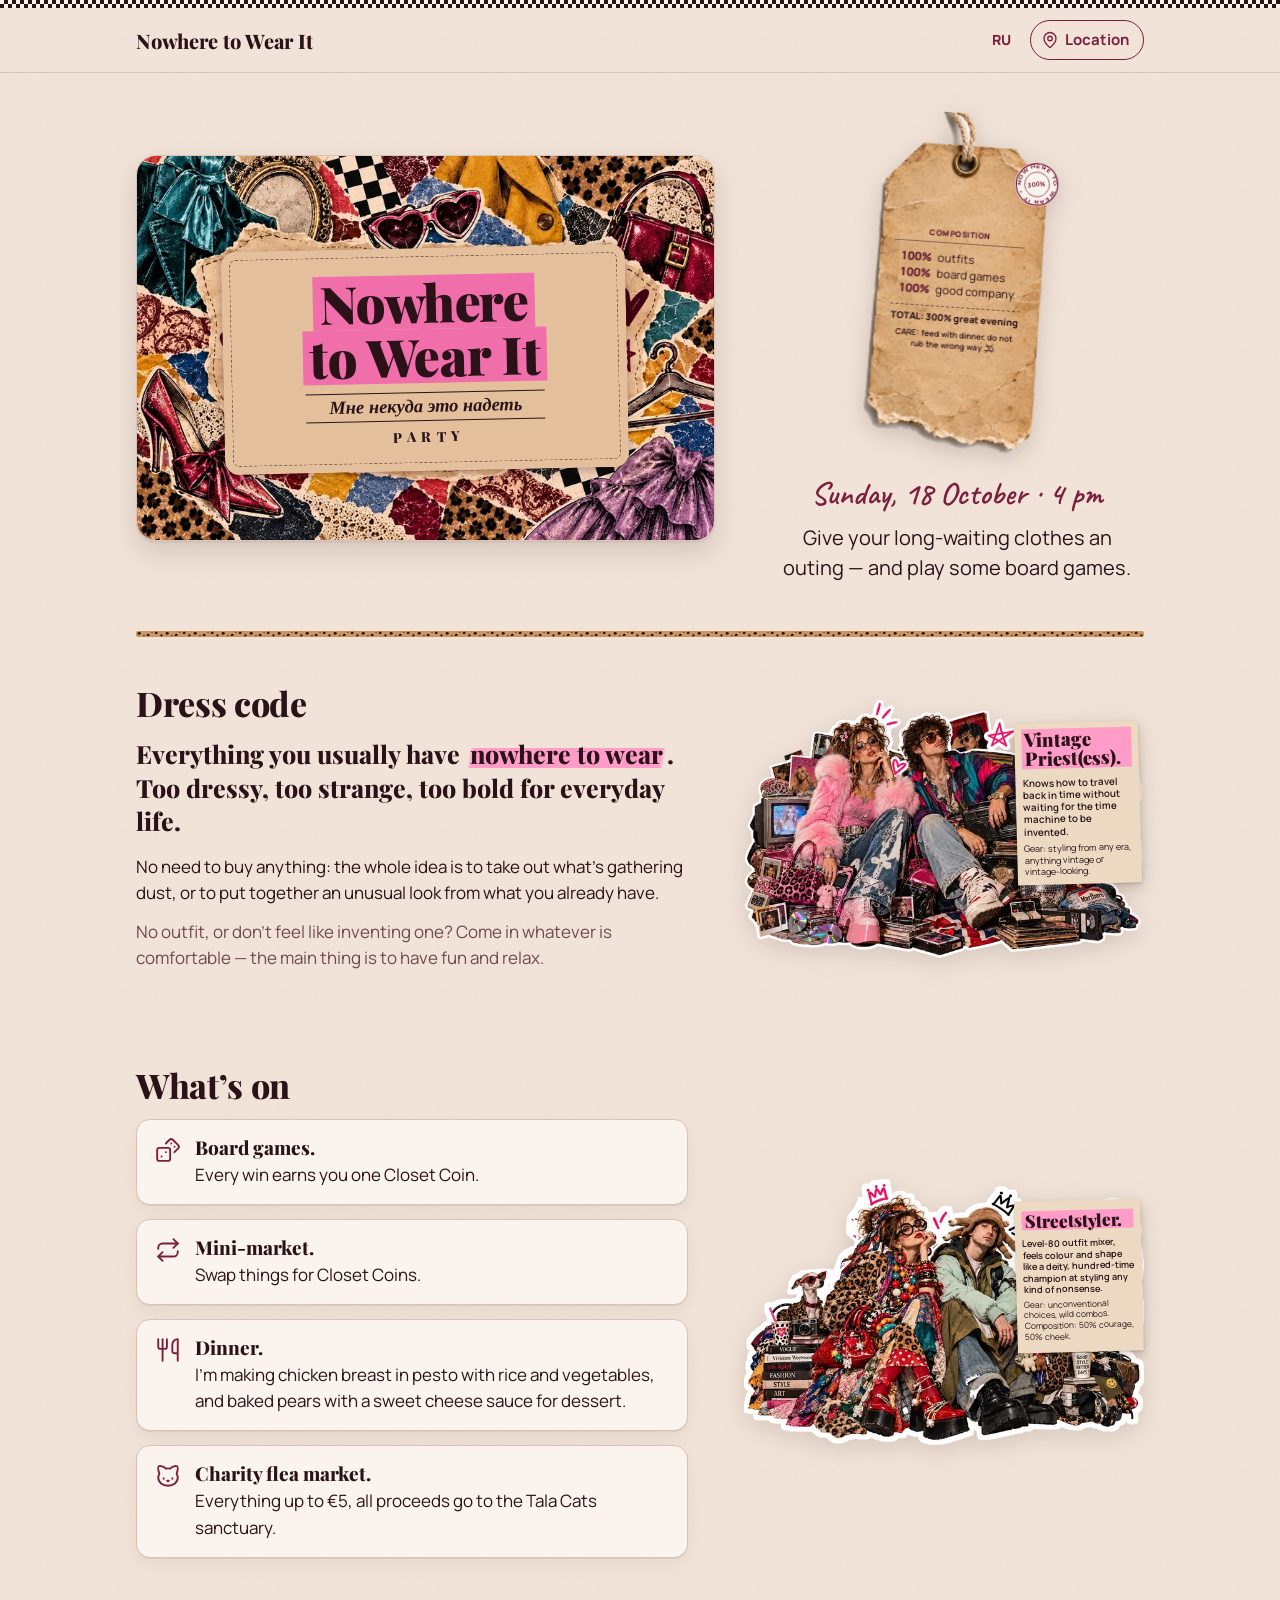
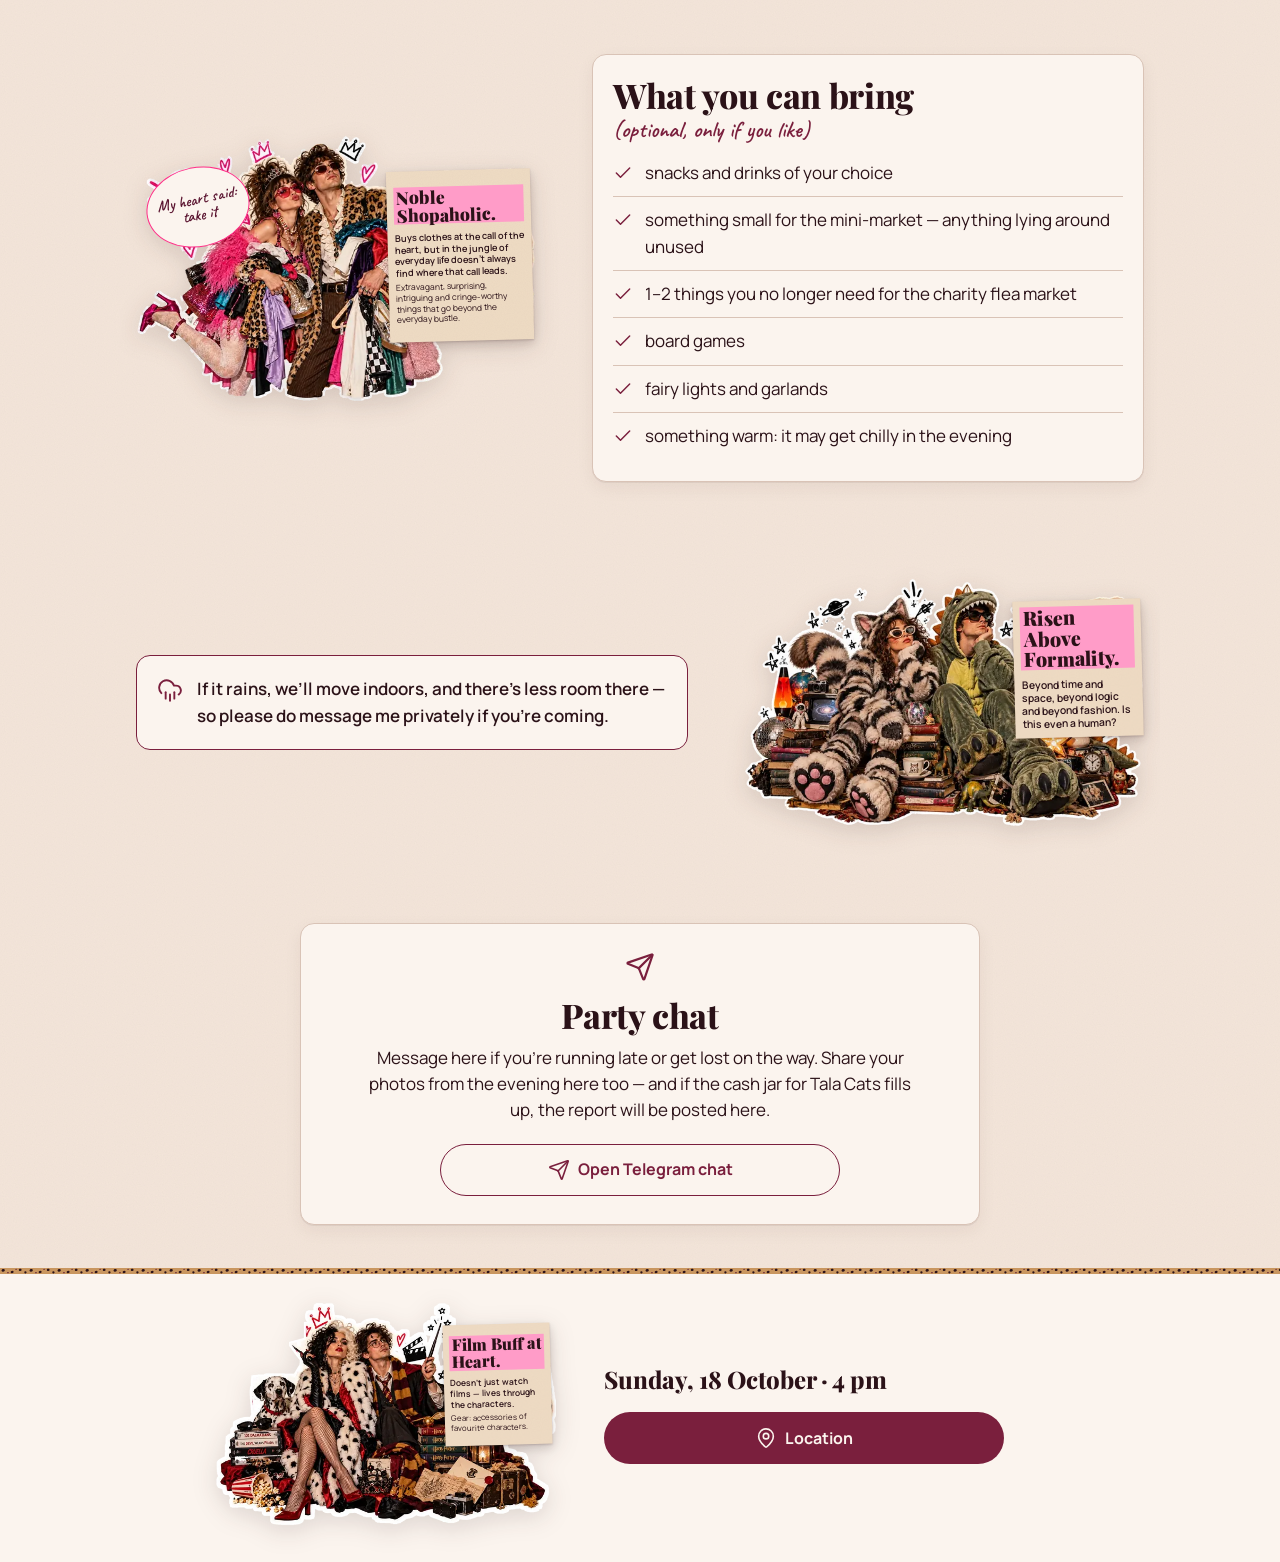
==== commit 8fd68937: "EN: английская плашка с названием поверх афиши Co-Authored-By: Claude Opus 5.5 <noreply@anthropic.co" ====
--- a/en/index.html
+++ b/en/index.html
@@ -21,7 +21,7 @@
   <link rel="preconnect" href="https://fonts.googleapis.com">
   <link rel="preconnect" href="https://fonts.gstatic.com" crossorigin>
   <link rel="stylesheet" href="https://fonts.googleapis.com/css2?family=Caveat:wght@600&family=Manrope:wght@400;600;700;800&family=Playfair+Display:wght@800;900&display=swap">
-  <link rel="stylesheet" href="../style.css?v=15">
+  <link rel="stylesheet" href="../style.css?v=16">
 </head>
 <body>
 
@@ -61,6 +61,11 @@
           <source type="image/webp" srcset="../poster-800.webp 800w, ../poster-1200.webp 1200w" sizes="(min-width: 960px) 600px, calc(100vw - 32px)">
           <img class="poster" src="../poster.jpg" width="1200" height="800" alt="Poster of the party “Nowhere to Wear It”">
         </picture>
+        <div class="poster-note" aria-hidden="true">
+          <span class="poster-note-title"><span>Nowhere</span> <span>to Wear It</span></span>
+          <span class="poster-note-sub">Мне некуда это надеть</span>
+          <span class="poster-note-kicker">Party</span>
+        </div>
       </figure>
       <div class="hero-meta">
         <div class="label-wrap" id="composition">
--- a/style.css
+++ b/style.css
@@ -236,6 +236,56 @@
 }
 
 .poster { width: 100%; aspect-ratio: 3 / 2; object-fit: cover; }
+
+/* Английская плашка поверх русского названия на афише (только /en/).
+ * Размеры — от ширины афиши. */
+.poster-frame { position: relative; container-type: inline-size; }
+
+.poster-note {
+  position: absolute;
+  left: 15%;
+  top: 24%;
+  width: 70%;
+  height: 58%;
+  display: flex;
+  flex-direction: column;
+  align-items: center;
+  justify-content: center;
+  gap: 1.6cqw;
+  background: var(--grain), #e6c29e;
+  border-radius: 2.5cqw;
+  outline: 0.25cqw dashed rgba(43, 18, 24, 0.55);
+  outline-offset: -1.6cqw;
+  box-shadow: 0 0.4cqw 1.6cqw rgba(43, 18, 24, 0.35);
+  transform: rotate(-1.2deg);
+  color: var(--ink);
+  text-align: center;
+}
+
+.poster-note-title {
+  font: 900 9cqw/1.04 var(--display);
+  letter-spacing: -0.01em;
+}
+
+.poster-note-title > span {
+  display: inline-block;
+  padding: 0 1.2cqw;
+  background: #f06ea9;
+}
+
+.poster-note-sub {
+  font: 800 italic 3.2cqw/1.1 var(--display);
+  padding: 0.6cqw 4cqw;
+  border-top: 0.25cqw solid var(--ink);
+  border-bottom: 0.25cqw solid var(--ink);
+}
+
+.poster-note-kicker {
+  font: 800 2.4cqw/1 var(--display);
+  letter-spacing: 0.4em;
+  text-transform: uppercase;
+  padding-left: 0.4em;
+}
 
 .hero-date {
   font: 600 clamp(25px, 7.3vw, 32px)/1.1 var(--hand);
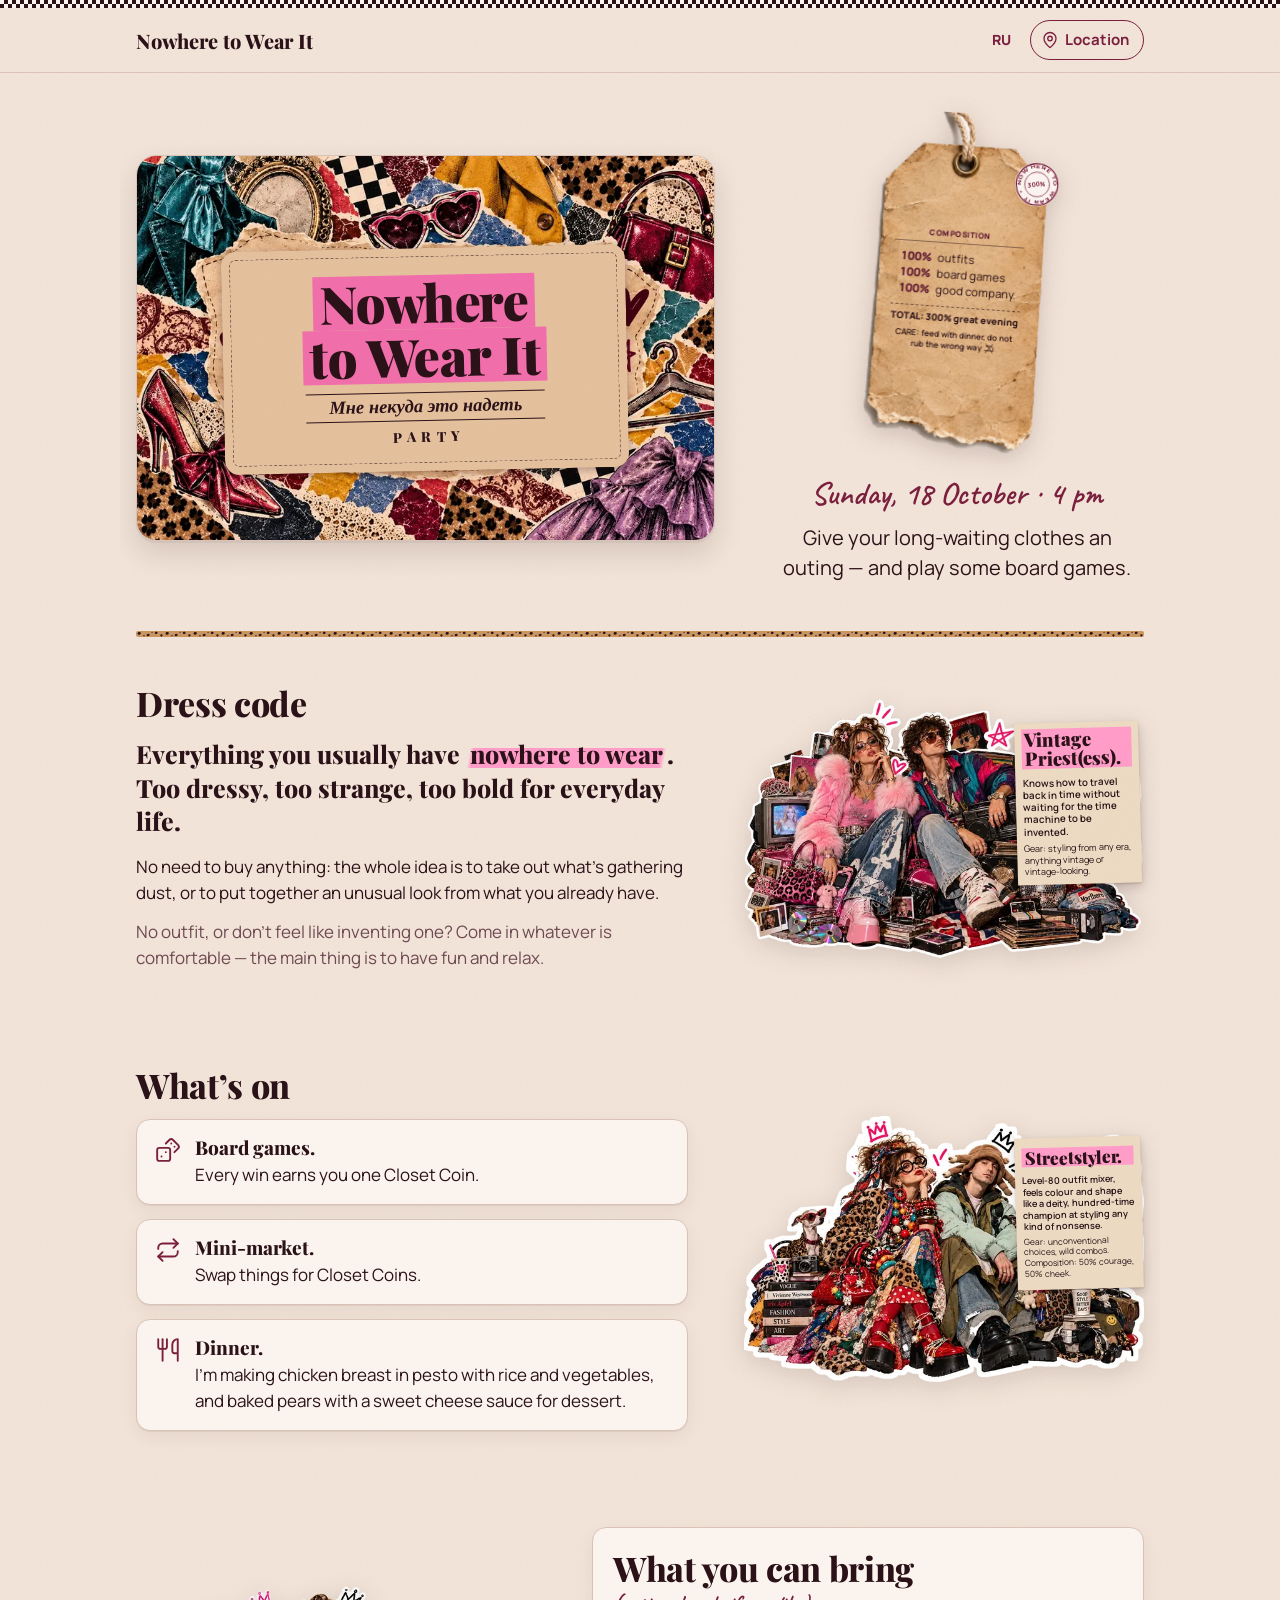
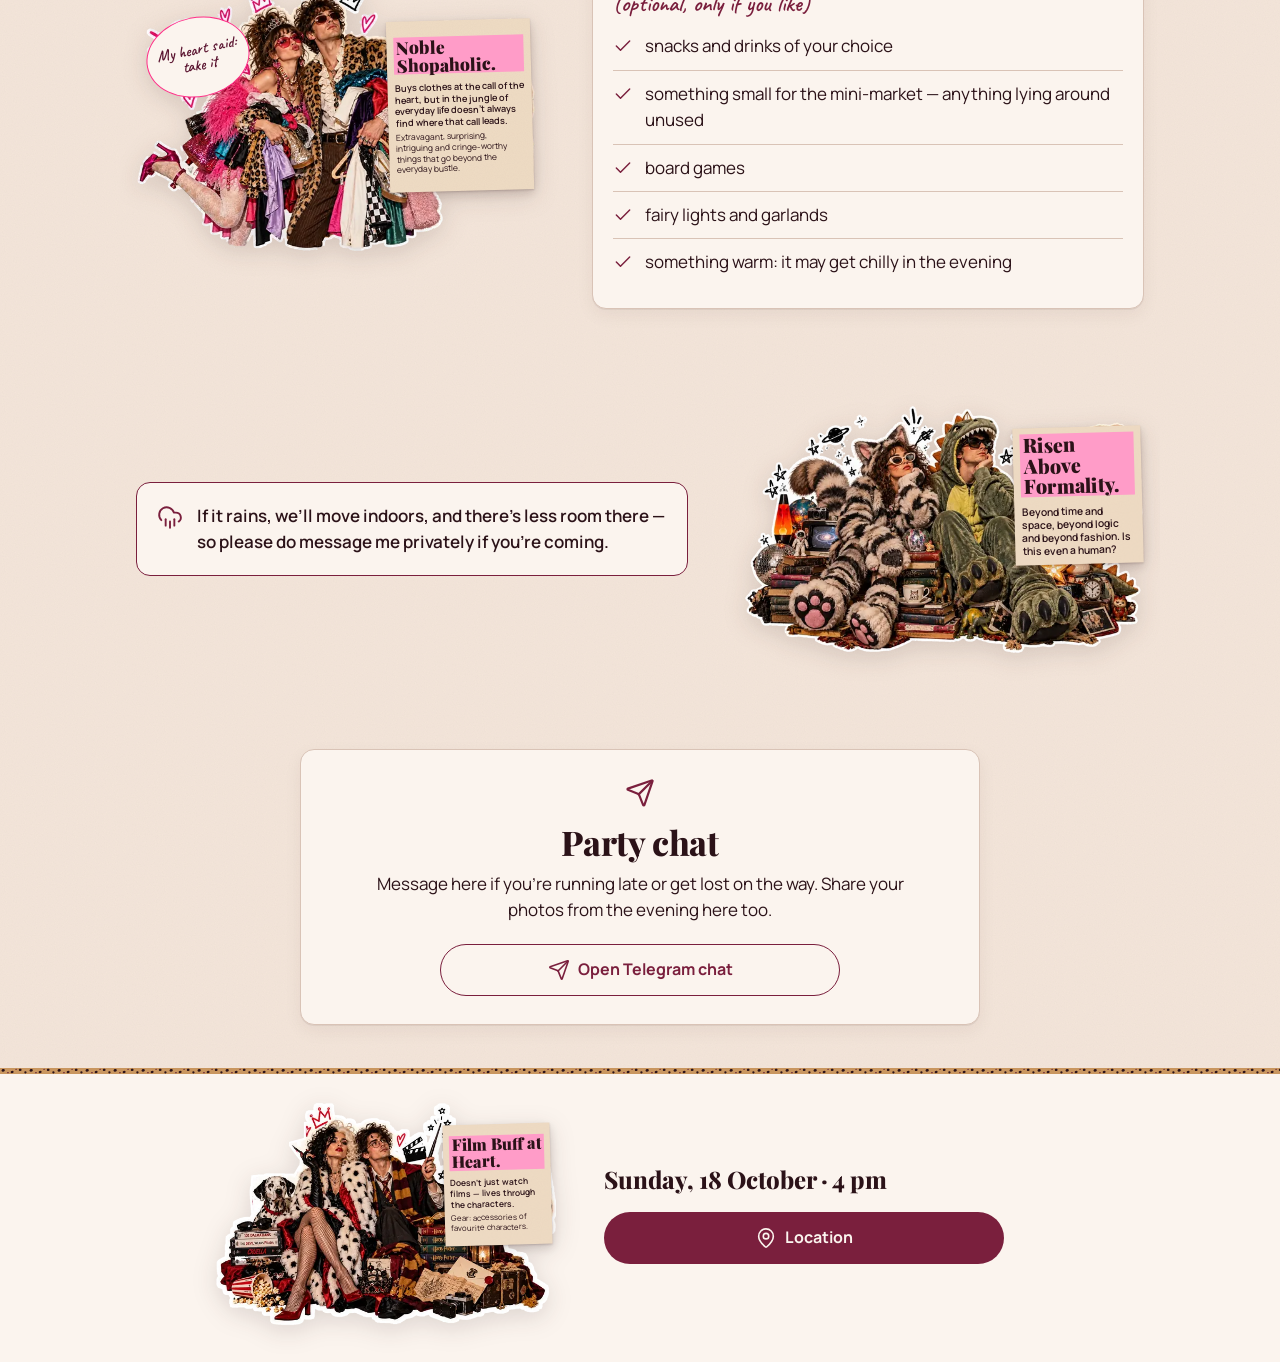
==== commit 255add0b: "Убрана благотворительная барахолка и упоминания Tala Cats (RU и EN) Co-Authored-By: Claude Opus 5.5 " ====
--- a/en/index.html
+++ b/en/index.html
@@ -31,7 +31,6 @@
     <symbol id="i-dice" viewBox="0 0 24 24"><rect width="12" height="12" x="2" y="10" rx="2"/><path d="m17.92 14 3.5-3.5a2.24 2.24 0 0 0 0-3l-5-4.92a2.24 2.24 0 0 0-3 0L10 6"/><path d="M6 18h.01"/><path d="M10 14h.01"/><path d="M15 6h.01"/><path d="M18 9h.01"/></symbol>
     <symbol id="i-swap" viewBox="0 0 24 24"><path d="m17 2 4 4-4 4"/><path d="M3 11v-1a4 4 0 0 1 4-4h14"/><path d="m7 22-4-4 4-4"/><path d="M21 13v1a4 4 0 0 1-4 4H3"/></symbol>
     <symbol id="i-dinner" viewBox="0 0 24 24"><path d="M3 2v7c0 1.1.9 2 2 2h4a2 2 0 0 0 2-2V2"/><path d="M7 2v20"/><path d="M21 15V2a5 5 0 0 0-5 5v6c0 1.1.9 2 2 2h3Zm0 0v7"/></symbol>
-    <symbol id="i-cat" viewBox="0 0 24 24"><path d="M12 5c.67 0 1.35.09 2 .26 1.78-2 5.03-2.84 6.42-2.26 1.4.58-.42 7-.42 7 .57 1.07 1 2.24 1 3.44C21 17.9 16.97 21 12 21s-9-3-9-7.56c0-1.25.5-2.4 1-3.44 0 0-1.89-6.42-.5-7 1.39-.58 4.72.23 6.5 2.23A9.04 9.04 0 0 1 12 5Z"/><path d="M8 14v.5"/><path d="M16 14v.5"/><path d="M11.25 16.25h1.5L12 17l-.75-.75Z"/></symbol>
     <symbol id="i-check" viewBox="0 0 24 24"><path d="M20 6 9 17l-5-5"/></symbol>
     <symbol id="i-rain" viewBox="0 0 24 24"><path d="M4 14.899A7 7 0 1 1 15.71 8h1.79a4.5 4.5 0 0 1 2.5 8.242"/><path d="M16 14v6"/><path d="M8 14v6"/><path d="M12 16v6"/></symbol>
     <symbol id="i-send" viewBox="0 0 24 24"><path d="M14.536 21.686a.5.5 0 0 0 .937-.024l6.5-19a.496.496 0 0 0-.635-.635l-19 6.5a.5.5 0 0 0-.024.937l7.93 3.18a2 2 0 0 1 1.112 1.11z"/><path d="m21.854 2.147-10.94 10.939"/></symbol>
@@ -125,7 +124,6 @@
           <li><svg class="ico" width="22" height="22" aria-hidden="true"><use href="#i-dice"/></svg><p><strong>Board games.</strong> Every win earns you one Closet Coin.</p></li>
           <li><svg class="ico" width="22" height="22" aria-hidden="true"><use href="#i-swap"/></svg><p><strong>Mini-market.</strong> Swap things for Closet Coins.</p></li>
           <li><svg class="ico" width="22" height="22" aria-hidden="true"><use href="#i-dinner"/></svg><p><strong>Dinner.</strong> I’m making chicken breast in pesto with rice and vegetables, and baked pears with a sweet cheese sauce for dessert.</p></li>
-          <li><svg class="ico" width="22" height="22" aria-hidden="true"><use href="#i-cat"/></svg><p><strong>Charity flea market.</strong> Everything up to €5, all proceeds go to the Tala Cats sanctuary.</p></li>
         </ul>
       </div>
       <figure class="sticker">
@@ -146,7 +144,6 @@
           <ul class="bring-list">
             <li><svg class="ico" width="22" height="22" aria-hidden="true"><use href="#i-check"/></svg>snacks and drinks of your choice</li>
             <li><svg class="ico" width="22" height="22" aria-hidden="true"><use href="#i-check"/></svg>something small for the mini-market — anything lying around unused</li>
-            <li><svg class="ico" width="22" height="22" aria-hidden="true"><use href="#i-check"/></svg>1–2 things you no longer need for the charity flea market</li>
             <li><svg class="ico" width="22" height="22" aria-hidden="true"><use href="#i-check"/></svg>board games</li>
             <li><svg class="ico" width="22" height="22" aria-hidden="true"><use href="#i-check"/></svg>fairy lights and garlands</li>
             <li><svg class="ico" width="22" height="22" aria-hidden="true"><use href="#i-check"/></svg>something warm: it may get chilly in the evening</li>
@@ -182,7 +179,7 @@
       <div class="panel chat">
         <svg class="ico chat-ico" width="22" height="22" aria-hidden="true"><use href="#i-send"/></svg>
         <h2>Party chat</h2>
-        <p>Message here if you’re running late or get lost on the way. Share your photos from the evening here too — and if the cash jar for Tala Cats fills up, the report will be posted here.</p>
+        <p>Message here if you’re running late or get lost on the way. Share your photos from the evening here too.</p>
         <a class="button button-ghost" href="https://t.me/+cjcUs2wXB2kzOTMy" target="_blank" rel="noopener">
           <svg class="ico" width="22" height="22" aria-hidden="true"><use href="#i-send"/></svg>Open Telegram chat
         </a>
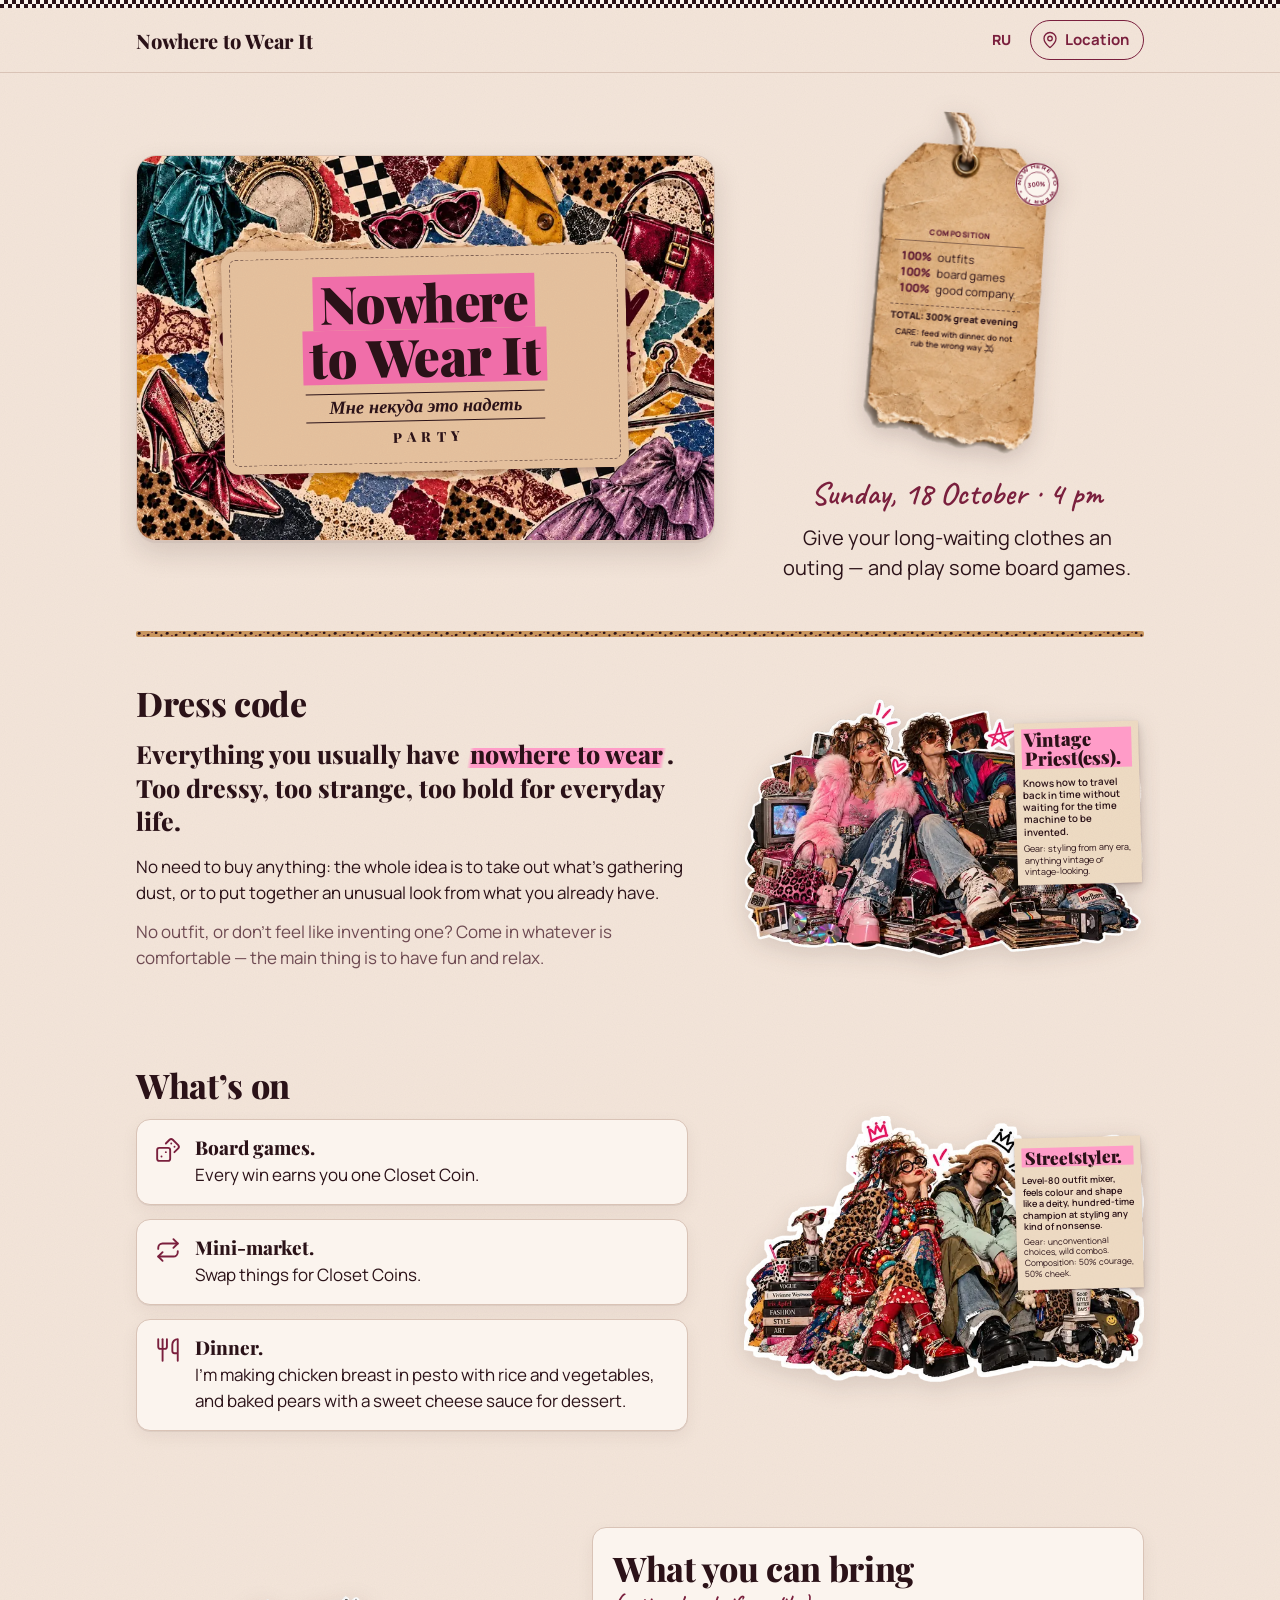
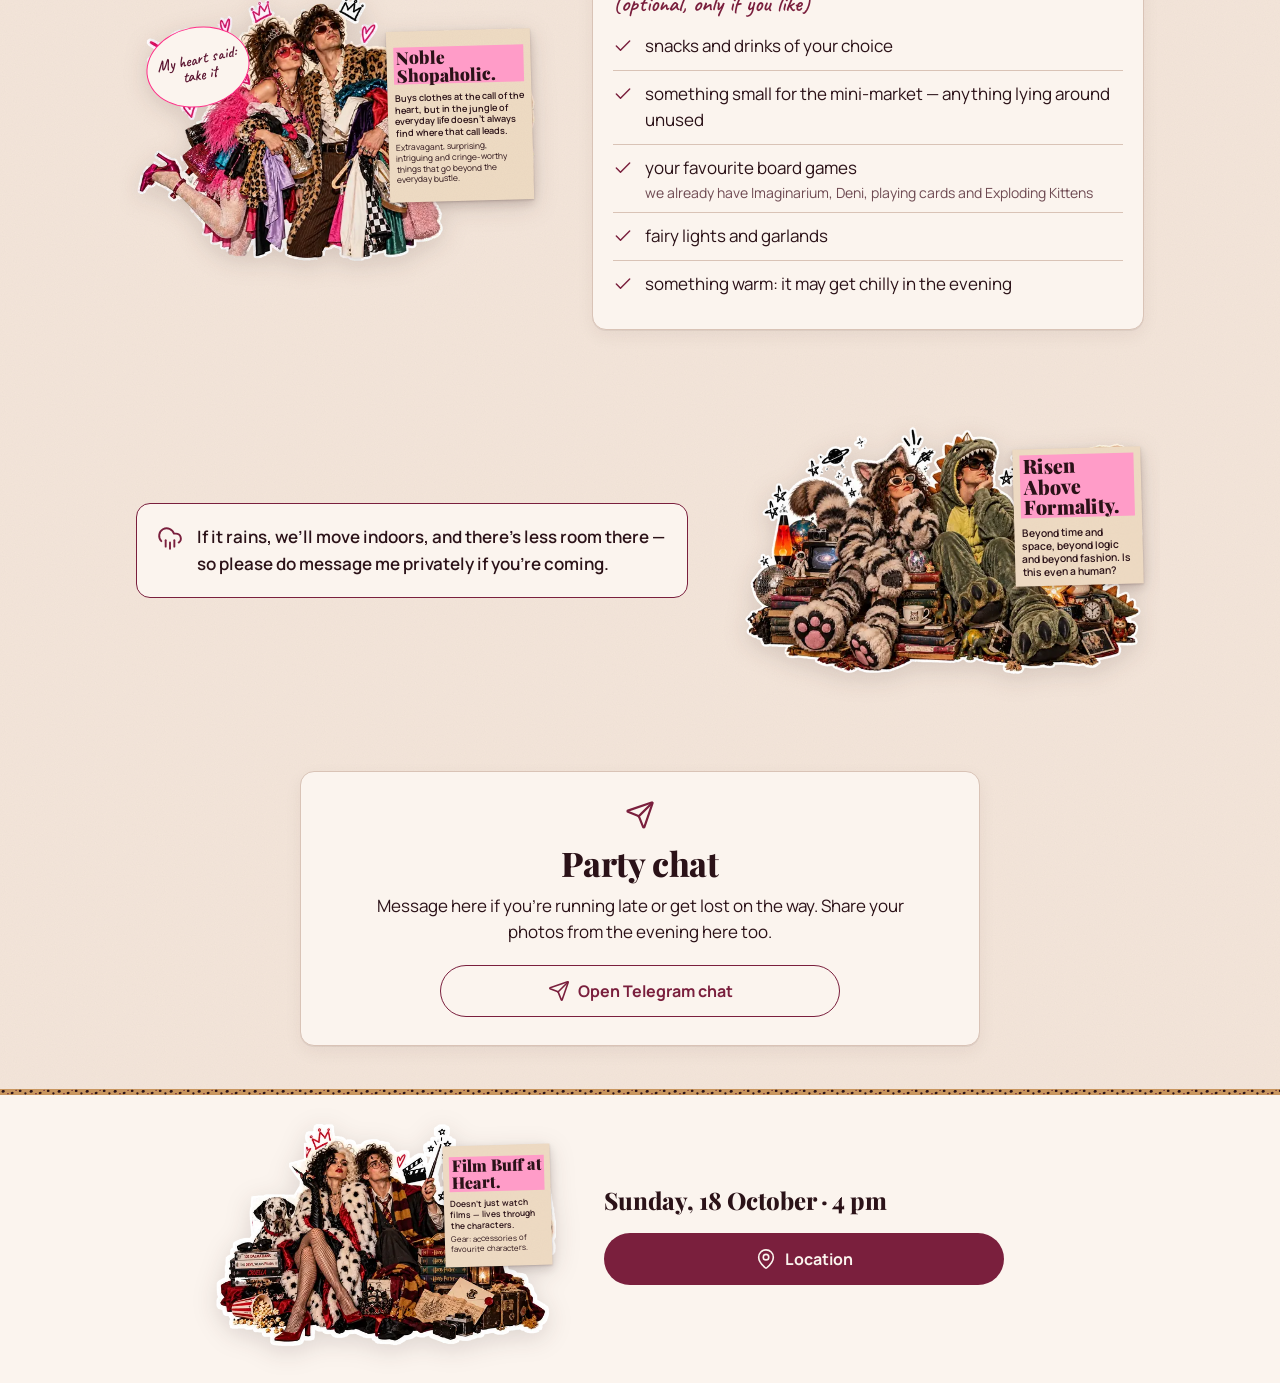
==== commit f63e2f83: "«Что принести»: любимые настолки и что у нас уже есть (RU и EN) Co-Authored-By: Claude Opus 5.5 <nor" ====
--- a/en/index.html
+++ b/en/index.html
@@ -21,7 +21,7 @@
   <link rel="preconnect" href="https://fonts.googleapis.com">
   <link rel="preconnect" href="https://fonts.gstatic.com" crossorigin>
   <link rel="stylesheet" href="https://fonts.googleapis.com/css2?family=Caveat:wght@600&family=Manrope:wght@400;600;700;800&family=Playfair+Display:wght@800;900&display=swap">
-  <link rel="stylesheet" href="../style.css?v=16">
+  <link rel="stylesheet" href="../style.css?v=17">
 </head>
 <body>
 
@@ -144,7 +144,7 @@
           <ul class="bring-list">
             <li><svg class="ico" width="22" height="22" aria-hidden="true"><use href="#i-check"/></svg>snacks and drinks of your choice</li>
             <li><svg class="ico" width="22" height="22" aria-hidden="true"><use href="#i-check"/></svg>something small for the mini-market — anything lying around unused</li>
-            <li><svg class="ico" width="22" height="22" aria-hidden="true"><use href="#i-check"/></svg>board games</li>
+            <li><svg class="ico" width="22" height="22" aria-hidden="true"><use href="#i-check"/></svg><span>your favourite board games<span class="bring-hint">we already have Imaginarium, Deni, playing cards and Exploding Kittens</span></span></li>
             <li><svg class="ico" width="22" height="22" aria-hidden="true"><use href="#i-check"/></svg>fairy lights and garlands</li>
             <li><svg class="ico" width="22" height="22" aria-hidden="true"><use href="#i-check"/></svg>something warm: it may get chilly in the evening</li>
           </ul>
--- a/style.css
+++ b/style.css
@@ -538,6 +538,14 @@
 }
 
 .bring-list li:first-child { border-top: 0; padding-top: 0; }
+.bring-hint {
+  display: block;
+  margin-top: 2px;
+  font-size: 14px;
+  line-height: 1.4;
+  color: var(--ink-soft);
+}
+
 .bring-list .ico { width: 20px; height: 20px; margin-top: 3px; }
 
 /* ── Важно ───────────────────────────────────────────────── */
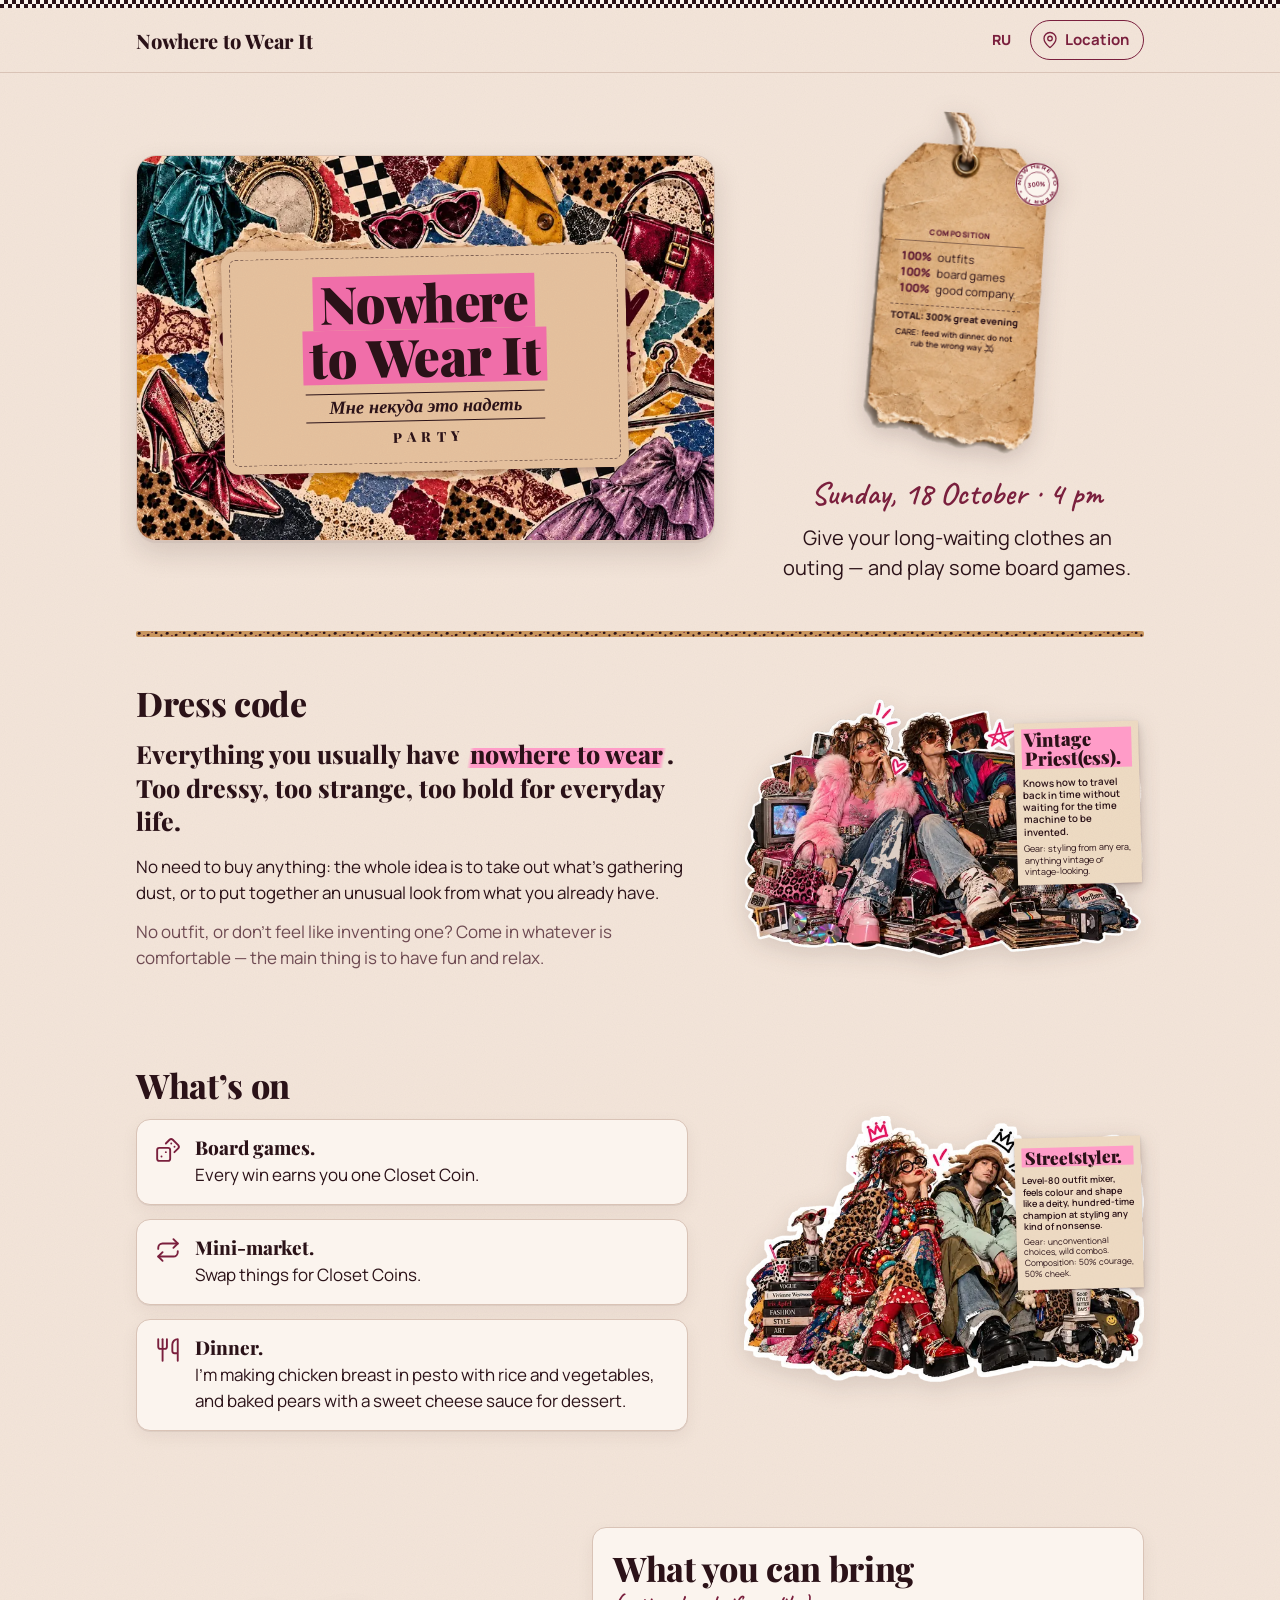
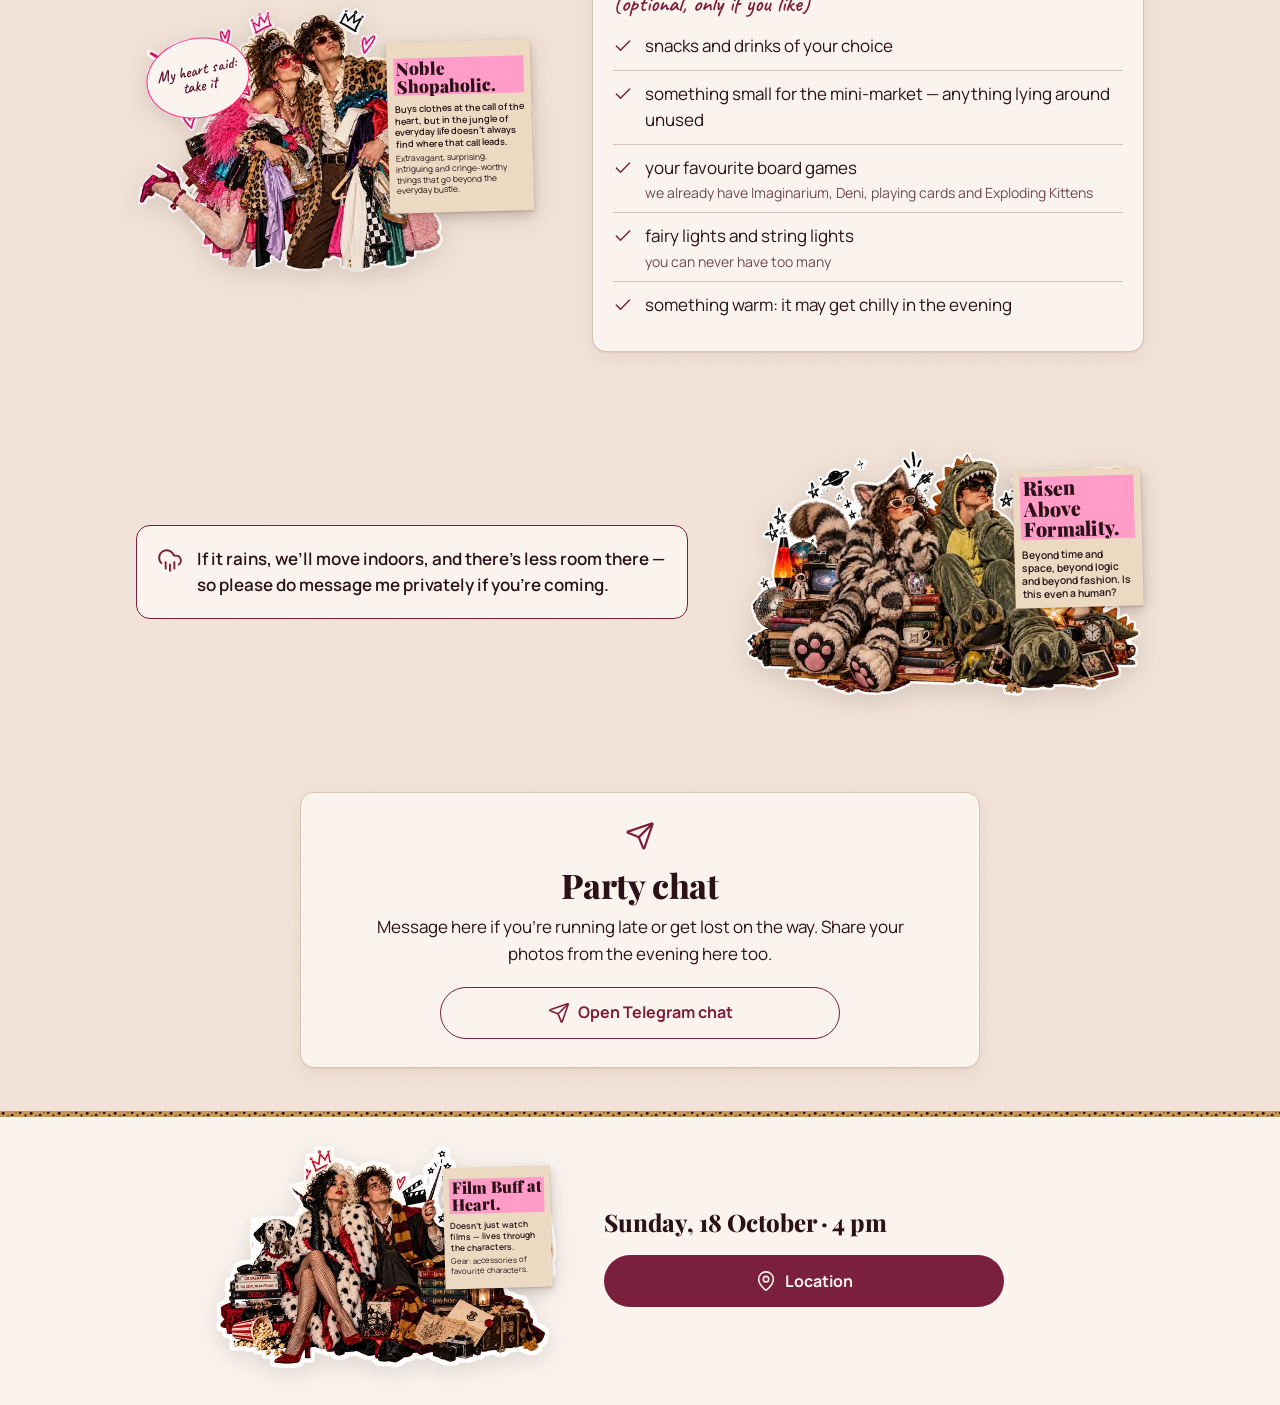
==== commit f285451a: "«Что принести»: гирлянды — их никогда не бывает мало (RU и EN) Co-Authored-By: Claude Opus 5.5 <nore" ====
--- a/en/index.html
+++ b/en/index.html
@@ -145,7 +145,7 @@
             <li><svg class="ico" width="22" height="22" aria-hidden="true"><use href="#i-check"/></svg>snacks and drinks of your choice</li>
             <li><svg class="ico" width="22" height="22" aria-hidden="true"><use href="#i-check"/></svg>something small for the mini-market — anything lying around unused</li>
             <li><svg class="ico" width="22" height="22" aria-hidden="true"><use href="#i-check"/></svg><span>your favourite board games<span class="bring-hint">we already have Imaginarium, Deni, playing cards and Exploding Kittens</span></span></li>
-            <li><svg class="ico" width="22" height="22" aria-hidden="true"><use href="#i-check"/></svg>fairy lights and garlands</li>
+            <li><svg class="ico" width="22" height="22" aria-hidden="true"><use href="#i-check"/></svg><span>fairy lights and string lights<span class="bring-hint">you can never have too many</span></span></li>
             <li><svg class="ico" width="22" height="22" aria-hidden="true"><use href="#i-check"/></svg>something warm: it may get chilly in the evening</li>
           </ul>
         </div>
